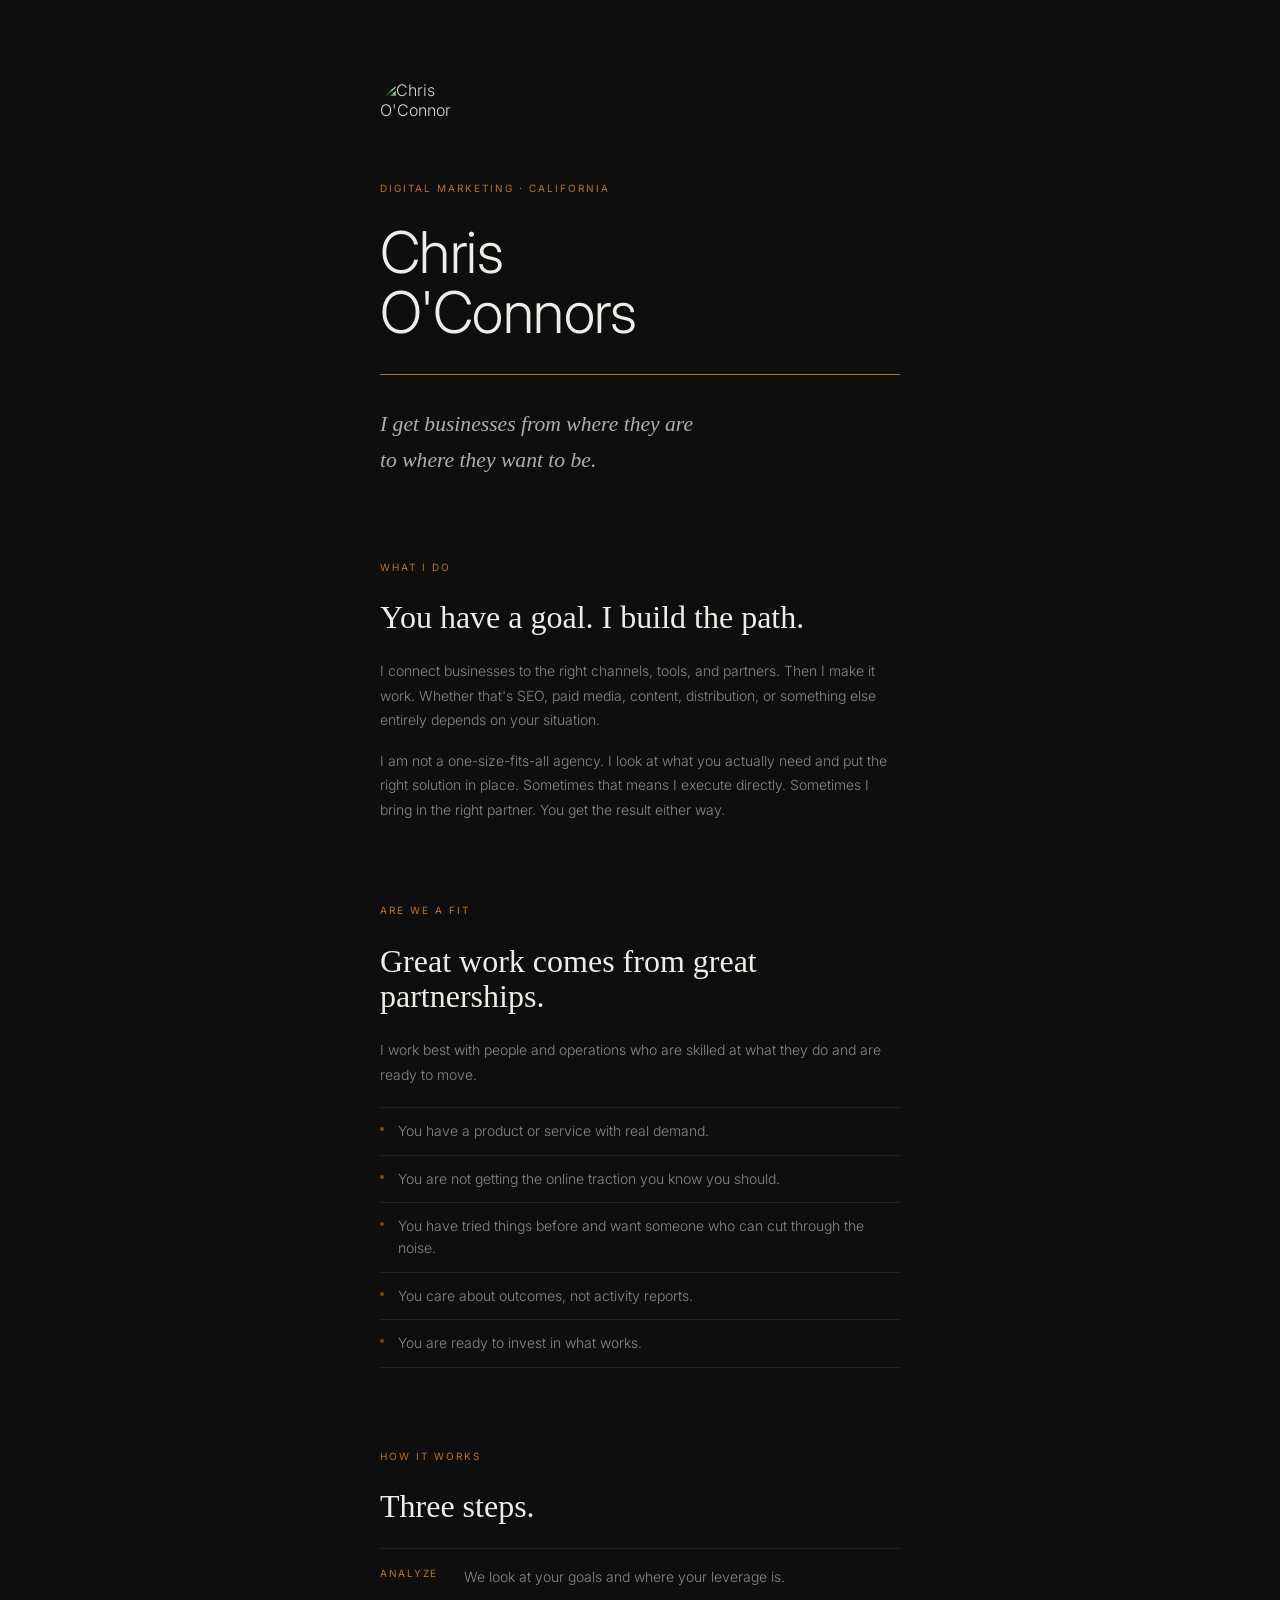
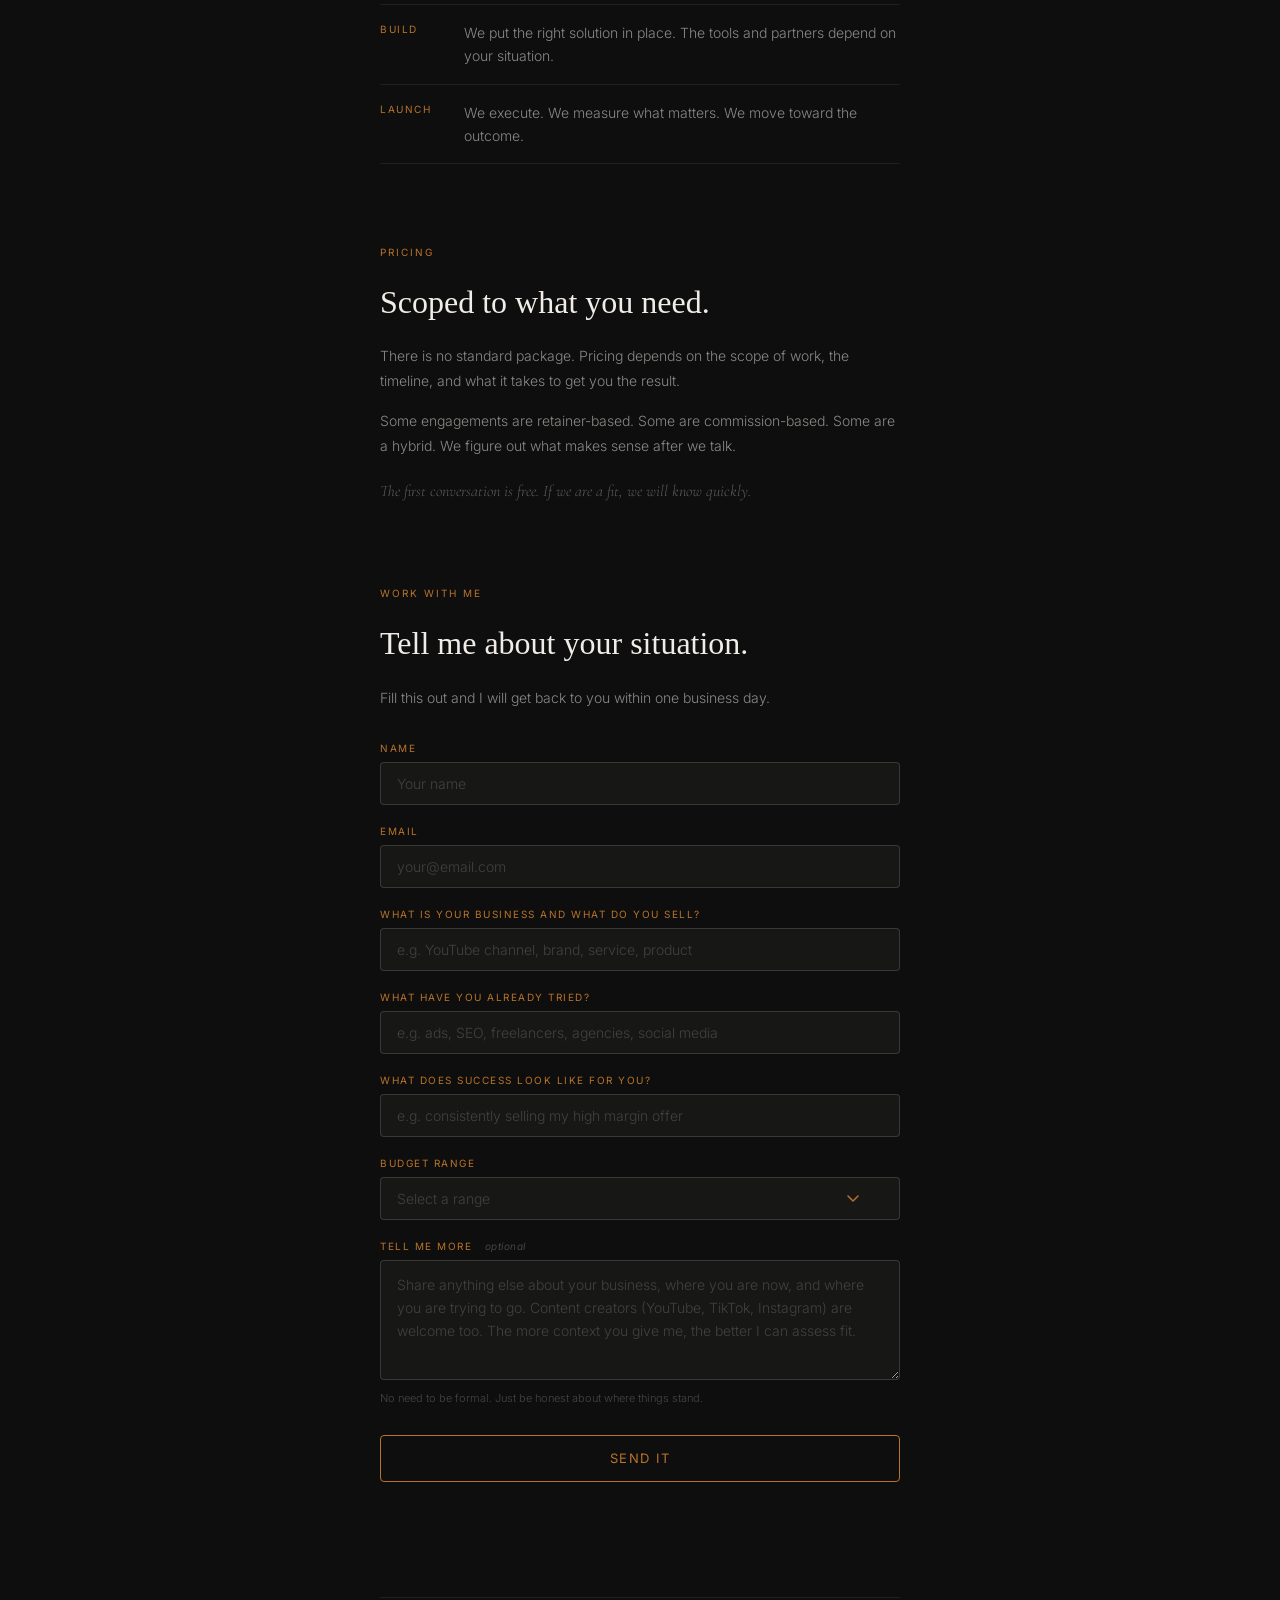
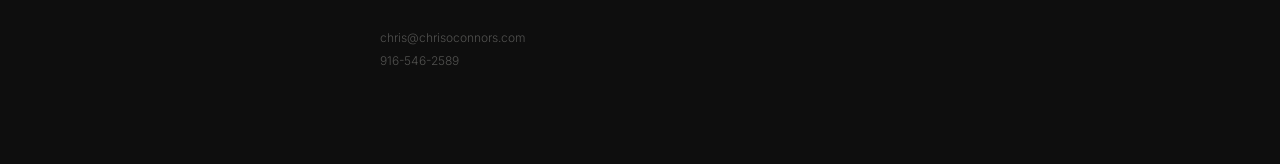
==== index.html @ dc88d183 "Update index.html EB Garamond" ====
<!DOCTYPE html>
<html lang="en">
<head>
<meta charset="UTF-8">
<meta name="viewport" content="width=device-width, initial-scale=1.0">
<title>Chris O'Connors</title>
<meta name="description" content="Digital marketing. I connect businesses to the right channels, tools, and partners and get them to where they want to be.">
<meta property="og:title" content="Chris O'Connors">
<meta property="og:description" content="Digital marketing. I connect businesses to the right channels, tools, and partners and get them to where they want to be.">
<meta property="og:image" content="https://res.cloudinary.com/dfg6a5max/image/upload/v1781449372/web-assets/2026_Profile_Pic_cfqlxw.png">
<meta property="og:url" content="https://www.chrisoconnors.com">
<meta property="og:type" content="website">
<meta name="twitter:card" content="summary">
<meta name="twitter:title" content="Chris O'Connors">
<meta name="twitter:description" content="Digital marketing. I connect businesses to the right channels, tools, and partners and get them to where they want to be.">
<link rel="preconnect" href="https://fonts.googleapis.com">
<link rel="preconnect" href="https://fonts.gstatic.com" crossorigin>
<link href="https://fonts.googleapis.com/css2?family=Cormorant+Garamond:ital,wght@0,300;0,400;1,300;1,400&family=Inter:wght@300;400&display=swap" rel="stylesheet">
<style>
  *, *::before, *::after { box-sizing: border-box; margin: 0; padding: 0; }

  :root {
    --cream: #F0EDE8;
    --amber: #B8732A;
    --muted: rgba(240, 237, 232, 0.55);
    --rule: rgba(240, 237, 232, 0.08);
  }

  html { font-size: 16px; scroll-behavior: smooth; }

  body {
    background: #0E0E0E;
    color: var(--cream);
    font-family: 'Inter', sans-serif;
    font-weight: 300;
    padding: 0 2rem;
  }

  .container {
    max-width: 520px;
    margin: 0 auto;
    padding: 5rem 0 6rem;
  }

  /* SECTION SPACING */
  section { margin-bottom: 5rem; }

  /* EYEBROW */
  .eyebrow {
    font-size: 10px;
    font-weight: 400;
    letter-spacing: 0.2em;
    text-transform: uppercase;
    color: var(--amber);
    margin-bottom: 1.5rem;
  }

  /* HERO */
  .hero { margin-bottom: 5rem; }

  h1 {
    : 'Cormorant Garamond', serif;
    font-size: clamp(2.6rem, 8vw, 3.6rem);
    font-weight: 300;
    line-height: 1.05;
    letter-spacing: -0.01em;
    margin-bottom: 2rem;
  }

  .animated-rule {
    height: 1px;
    background: var(--amber);
    width: 0;
    animation: drawRule 1s ease forwards 0.3s;
    margin-bottom: 2rem;
  }

  .proposition {
    font-family: 'EB Garamond', serif;
    font-size: clamp(1.15rem, 4vw, 1.35rem);
    font-weight: 300;
    font-style: italic;
    color: rgba(240, 237, 232, 0.72);
    line-height: 1.65;
  }

  /* SECTION HEADINGS */
  h2 {
    font-family: 'EB Garamond', serif;
    font-size: clamp(1.5rem, 5vw, 2rem);
    font-weight: 300;
    line-height: 1.1;
    margin-bottom: 1.5rem;
  }

  /* BODY COPY */
  p {
    font-size: 14px;
    color: var(--muted);
    line-height: 1.75;
    margin-bottom: 1rem;
  }

  p:last-child { margin-bottom: 0; }

  /* FIT LIST */
  .fit-list {
    list-style: none;
    margin-top: 1.25rem;
  }

  .fit-list li {
    font-size: 14px;
    color: var(--muted);
    line-height: 1.6;
    padding: 0.75rem 0;
    border-bottom: 0.5px solid var(--rule);
    display: flex;
    gap: 0.85rem;
    align-items: flex-start;
  }

  .fit-list li:first-child { border-top: 0.5px solid var(--rule); }

  .fit-dot {
    width: 4px;
    height: 4px;
    border-radius: 50%;
    background: var(--amber);
    opacity: 0.6;
    flex-shrink: 0;
    margin-top: 7px;
  }

  /* PROCESS */
  .process-item {
    display: flex;
    gap: 1.5rem;
    align-items: flex-start;
    padding: 1rem 0;
    border-bottom: 0.5px solid var(--rule);
  }

  .process-item:first-child { border-top: 0.5px solid var(--rule); }

  .process-label {
    font-size: 10px;
    letter-spacing: 0.15em;
    text-transform: uppercase;
    color: var(--amber);
    font-weight: 400;
    min-width: 60px;
    padding-top: 2px;
    flex-shrink: 0;
  }

  .process-text {
    font-size: 14px;
    color: var(--muted);
    line-height: 1.65;
    font-weight: 300;
  }

  /* PRICING */
  .pricing-note {
    font-size: 13px;
    color: rgba(240, 237, 232, 0.35);
    line-height: 1.65;
    margin-top: 1.25rem;
    font-style: italic;
    font-family: 'Cormorant Garamond', serif;
    font-size: 1rem;
  }

  /* FORM */
  .form-group {
    margin-bottom: 1.25rem;
  }

  label {
    display: block;
    font-size: 10px;
    letter-spacing: 0.15em;
    text-transform: uppercase;
    color: var(--amber);
    font-weight: 400;
    margin-bottom: 0.5rem;
  }

  input[type="text"],
  input[type="email"],
  select,
  textarea {
    width: 100%;
    background: rgba(240, 237, 232, 0.04);
    border: 0.5px solid rgba(240, 237, 232, 0.15);
    border-radius: 4px;
    color: var(--cream);
    font-family: 'Inter', sans-serif;
    font-size: 14px;
    font-weight: 300;
    padding: 0.75rem 1rem;
    outline: none;
    transition: border-color 0.2s ease;
    -webkit-appearance: none;
  }

  input[type="text"]:focus,
  input[type="email"]:focus,
  select:focus,
  textarea:focus {
    border-color: var(--amber);
  }

  select {
    cursor: pointer;
    background-image: url("data:image/svg+xml,%3Csvg xmlns='http://www.w3.org/2000/svg' width='12' height='8' viewBox='0 0 12 8'%3E%3Cpath d='M1 1l5 5 5-5' stroke='%23B8732A' stroke-width='1.5' fill='none' stroke-linecap='round'/%3E%3C/svg%3E");
    background-repeat: no-repeat;
    background-position: right 1rem center;
    padding-right: 2.5rem;
    color: var(--cream);
  }

  select:invalid { color: rgba(240, 237, 232, 0.2); }
  select option { background: #0E0E0E; color: var(--cream); }

  textarea {
    resize: vertical;
    min-height: 120px;
    line-height: 1.65;
  }

  ::placeholder { color: rgba(240, 237, 232, 0.2); }

  .optional-label {
    font-size: 10px;
    color: rgba(240, 237, 232, 0.25);
    letter-spacing: 0.05em;
    margin-left: 0.5rem;
    text-transform: none;
    font-style: italic;
  }

  .textarea-hint {
    font-size: 11px;
    color: rgba(240, 237, 232, 0.25);
    margin-top: 0.4rem;
    line-height: 1.5;
  }

  .submit-btn {
    width: 100%;
    padding: 0.9rem 1rem;
    background: transparent;
    border: 0.5px solid var(--amber);
    border-radius: 4px;
    color: var(--amber);
    font-family: 'Inter', sans-serif;
    font-size: 13px;
    font-weight: 400;
    letter-spacing: 0.12em;
    text-transform: uppercase;
    cursor: pointer;
    transition: background 0.2s ease, color 0.2s ease;
    margin-top: 0.5rem;
  }

  .submit-btn:hover {
    background: var(--amber);
    color: #0E0E0E;
  }

  .submit-btn:disabled {
    opacity: 0.4;
    cursor: not-allowed;
  }

  .form-status {
    font-size: 13px;
    text-align: center;
    margin-top: 1rem;
    min-height: 1.2em;
    color: var(--amber);
    font-style: italic;
    font-family: 'Cormorant Garamond', serif;
    font-size: 1rem;
  }

  /* FOOTER */
  .footer {
    border-top: 0.5px solid var(--rule);
    padding-top: 2rem;
    display: flex;
    flex-direction: column;
    gap: 0.5rem;
  }

  .footer a {
    font-size: 12px;
    color: rgba(240, 237, 232, 0.3);
    text-decoration: none;
    transition: color 0.2s ease;
  }

  .footer a:hover { color: var(--amber); }

  /* ANIMATIONS */
  .fade-in {
    opacity: 0;
    transform: translateY(10px);
    transition: opacity 0.5s ease, transform 0.5s ease;
  }

  .fade-in.visible {
    opacity: 1;
    transform: translateY(0);
  }

  @keyframes drawRule {
    from { width: 0; }
    to { width: 100%; }
  }

  @media (prefers-reduced-motion: reduce) {
    *, .fade-in { animation: none !important; transition: none !important; opacity: 1 !important; transform: none !important; }
  }

  .hero-photo {
    width: 72px;
    height: 72px;
    border-radius: 50%;
    object-fit: cover;
    object-position: center top;
    margin-bottom: 1.75rem;
    opacity: 0.9;
    display: block;
  }

  @media (max-width: 480px) {
    body { padding: 0 1.25rem; }
    .container { padding: 3.5rem 0 4rem; }
  }

  /* CUSTOM SELECT */
  .custom-select {
    position: relative;
    user-select: none;
  }

  .custom-select-trigger {
    width: 100%;
    background: rgba(240, 237, 232, 0.04);
    border: 0.5px solid rgba(240, 237, 232, 0.15);
    border-radius: 4px;
    color: rgba(240, 237, 232, 0.2);
    font-family: 'Inter', sans-serif;
    font-size: 14px;
    font-weight: 300;
    padding: 0.75rem 2.5rem 0.75rem 1rem;
    cursor: pointer;
    display: flex;
    align-items: center;
    justify-content: space-between;
    transition: border-color 0.2s ease;
  }

  .custom-select-trigger.has-value {
    color: var(--cream);
  }

  .custom-select.open .custom-select-trigger {
    border-color: var(--amber);
  }

  .select-arrow {
    flex-shrink: 0;
    transition: transform 0.2s ease;
  }

  .custom-select.open .select-arrow {
    transform: rotate(180deg);
  }

  .custom-select-options {
    display: none;
    position: absolute;
    top: calc(100% + 4px);
    left: 0;
    right: 0;
    background: #161616;
    border: 0.5px solid rgba(240, 237, 232, 0.15);
    border-radius: 4px;
    list-style: none;
    z-index: 100;
    overflow: hidden;
  }

  .custom-select.open .custom-select-options {
    display: block;
  }

  .custom-select-options li {
    padding: 0.75rem 1rem;
    font-size: 14px;
    color: var(--muted);
    cursor: pointer;
    transition: background 0.15s ease, color 0.15s ease;
    border-bottom: 0.5px solid rgba(240, 237, 232, 0.05);
  }

  .custom-select-options li:last-child {
    border-bottom: none;
  }

  .custom-select-options li:hover {
    background: rgba(184, 115, 42, 0.1);
    color: var(--cream);
  }

  .custom-select-options li.selected {
    color: var(--amber);
  }

</style>
</head>
<body>
<main class="container">

  <!-- HERO -->
  <div class="hero">
    <img src="https://res.cloudinary.com/dfg6a5max/image/upload/v1781449372/web-assets/2026_Profile_Pic_cfqlxw.png" alt="Chris O'Connors" class="hero-photo">
    <p class="eyebrow">Digital Marketing · California</p>
    <h1>Chris<br>O'Connors</h1>
    <div class="animated-rule"></div>
    <p class="proposition">I get businesses from where they are<br>to where they want to be.</p>
  </div>

  <!-- WHAT I DO -->
  <section class="fade-in">
    <p class="eyebrow">What I do</p>
    <h2>You have a goal. I build the path.</h2>
    <p>I connect businesses to the right channels, tools, and partners. Then I make it work. Whether that's SEO, paid media, content, distribution, or something else entirely depends on your situation.</p>
    <p>I am not a one-size-fits-all agency. I look at what you actually need and put the right solution in place. Sometimes that means I execute directly. Sometimes I bring in the right partner. You get the result either way.</p>
  </section>

  <!-- ARE WE A FIT -->
  <section class="fade-in">
    <p class="eyebrow">Are we a fit</p>
    <h2>Great work comes from great partnerships.</h2>
    <p>I work best with people and operations who are skilled at what they do and are ready to move.</p>
    <ul class="fit-list">
      <li><span class="fit-dot" aria-hidden="true"></span>You have a product or service with real demand.</li>
      <li><span class="fit-dot" aria-hidden="true"></span>You are not getting the online traction you know you should.</li>
      <li><span class="fit-dot" aria-hidden="true"></span>You have tried things before and want someone who can cut through the noise.</li>
      <li><span class="fit-dot" aria-hidden="true"></span>You care about outcomes, not activity reports.</li>
      <li><span class="fit-dot" aria-hidden="true"></span>You are ready to invest in what works.</li>
    </ul>
  </section>

  <!-- HOW IT WORKS -->
  <section class="fade-in">
    <p class="eyebrow">How it works</p>
    <h2>Three steps.</h2>
    <div>
      <div class="process-item">
        <span class="process-label">Analyze</span>
        <span class="process-text">We look at your goals and where your leverage is.</span>
      </div>
      <div class="process-item">
        <span class="process-label">Build</span>
        <span class="process-text">We put the right solution in place. The tools and partners depend on your situation.</span>
      </div>
      <div class="process-item">
        <span class="process-label">Launch</span>
        <span class="process-text">We execute. We measure what matters. We move toward the outcome.</span>
      </div>
    </div>
  </section>

  <!-- PRICING -->
  <section class="fade-in">
    <p class="eyebrow">Pricing</p>
    <h2>Scoped to what you need.</h2>
    <p>There is no standard package. Pricing depends on the scope of work, the timeline, and what it takes to get you the result.</p>
    <p>Some engagements are retainer-based. Some are commission-based. Some are a hybrid. We figure out what makes sense after we talk.</p>
    <p class="pricing-note">The first conversation is free. If we are a fit, we will know quickly.</p>
  </section>

  <!-- FORM -->
  <section class="fade-in">
    <p class="eyebrow">Work with me</p>
    <h2>Tell me about your situation.</h2>
    <p>Fill this out and I will get back to you within one business day.</p>

    <div id="form-wrap" style="margin-top: 2rem;">
      <div class="form-group">
        <label for="name">Name</label>
        <input type="text" id="name" placeholder="Your name" autocomplete="name">
      </div>
      <div class="form-group">
        <label for="email">Email</label>
        <input type="email" id="email" placeholder="your@email.com" autocomplete="email">
      </div>
      <div class="form-group">
        <label for="business">What is your business and what do you sell?</label>
        <input type="text" id="business" placeholder="e.g. YouTube channel, brand, service, product">
      </div>
      <div class="form-group">
        <label for="tried">What have you already tried?</label>
        <input type="text" id="tried" placeholder="e.g. ads, SEO, freelancers, agencies, social media">
      </div>
      <div class="form-group">
        <label for="success">What does success look like for you?</label>
        <input type="text" id="success" placeholder="e.g. consistently selling my high margin offer">
      </div>
      <div class="form-group">
        <label>Budget range</label>
        <div class="custom-select" id="budget-select">
          <div class="custom-select-trigger" id="budget-trigger">
            <span id="budget-display">Select a range</span>
            <svg width="12" height="8" viewBox="0 0 12 8" fill="none" xmlns="http://www.w3.org/2000/svg" class="select-arrow">
              <path d="M1 1l5 5 5-5" stroke="#B8732A" stroke-width="1.5" stroke-linecap="round"/>
            </svg>
          </div>
          <ul class="custom-select-options" id="budget-options">
            <li data-value="Under $1,000">Under $1,000</li>
            <li data-value="$1,000 to $5,000">$1,000 to $5,000</li>
            <li data-value="$5,000 to $10,000">$5,000 to $10,000</li>
            <li data-value="$10,000+">$10,000+</li>
            <li data-value="Let's talk">Let's talk</li>
          </ul>
        </div>
        <input type="hidden" id="budget" value="">
      </div>
      <div class="form-group">
        <label for="more">Tell me more <span class="optional-label" id="more-optional">optional</span></label>
        <textarea id="more" placeholder="Share anything else about your business, where you are now, and where you are trying to go. Content creators (YouTube, TikTok, Instagram) are welcome too. The more context you give me, the better I can assess fit."></textarea>
        <p class="textarea-hint" id="more-hint">No need to be formal. Just be honest about where things stand.</p>
      </div>
      <button class="submit-btn" id="submit-btn" onclick="submitForm()">Send it</button>
      <p class="form-status" id="form-status"></p>
    </div>
  </section>

  <!-- FOOTER -->
  <div class="footer">
    <a href="mailto:chris@chrisoconnors.com">chris@chrisoconnors.com</a>
    <a href="tel:9165462589">916-546-2589</a>
  </div>

</main>

<script>
  const WEBHOOK_URL = 'https://n8n.chrisoconnors.com/webhook/website-lead';

  function submitForm() {
    const name = document.getElementById('name').value.trim();
    const email = document.getElementById('email').value.trim();
    const business = document.getElementById('business').value.trim();
    const tried = document.getElementById('tried').value.trim();
    const success = document.getElementById('success').value.trim();
    const budget = document.getElementById('budget').value;
    const more = document.getElementById('more').value.trim();
    const status = document.getElementById('form-status');
    const btn = document.getElementById('submit-btn');

    if (!name || !email || !business || !tried || !success || !budget) {
      status.textContent = 'Please fill out all required fields.';
      status.style.color = 'rgba(240,237,232,0.5)';
      return;
    }

    if (budget === "Let's talk" && !more) {
      status.textContent = 'Please tell me a bit about your budget in the field below.';
      status.style.color = 'rgba(240,237,232,0.5)';
      document.getElementById('more').focus();
      return;
    }

    const emailRegex = /^[^\s@]+@[^\s@]+\.[^\s@]+$/;
    if (!emailRegex.test(email)) {
      status.textContent = 'Please enter a valid email address.';
      status.style.color = 'rgba(240,237,232,0.5)';
      return;
    }

    btn.disabled = true;
    status.style.color = 'var(--amber)';
    status.textContent = 'Sending...';

    const payload = {
      name,
      email,
      business,
      tried,
      success,
      budget,
      more,
      submitted_at: new Date().toISOString()
    };

    fetch(WEBHOOK_URL, {
      method: 'POST',
      headers: { 'Content-Type': 'application/json' },
      body: JSON.stringify(payload)
    })
    .then(res => {
      if (res.ok) {
        document.getElementById('form-wrap').innerHTML = '<p style="font-family: Cormorant Garamond, serif; font-size: 1.2rem; font-style: italic; color: rgba(240,237,232,0.7); line-height: 1.7;">Got it. I will be in touch within one business day.</p>';
      } else {
        throw new Error('Non-200 response');
      }
    })
    .catch(() => {
      btn.disabled = false;
      status.textContent = 'Something went wrong. Try emailing me directly.';
      status.style.color = 'rgba(240,237,232,0.5)';
    });
  }


  // Custom select
  const trigger = document.getElementById('budget-trigger');
  const options = document.getElementById('budget-options');
  const selectWrap = document.getElementById('budget-select');
  const budgetInput = document.getElementById('budget');
  const budgetDisplay = document.getElementById('budget-display');

  trigger.addEventListener('click', () => {
    selectWrap.classList.toggle('open');
  });

  document.querySelectorAll('#budget-options li').forEach(li => {
    li.addEventListener('click', () => {
      const val = li.dataset.value;
      budgetInput.value = val;
      budgetDisplay.textContent = val;
      trigger.classList.add('has-value');
      document.querySelectorAll('#budget-options li').forEach(l => l.classList.remove('selected'));
      li.classList.add('selected');
      selectWrap.classList.remove('open');

      // Trigger the budget change logic
      const optional = document.getElementById('more-optional');
      const hint = document.getElementById('more-hint');
      const textarea = document.getElementById('more');
      if (val === "Let's talk") {
        optional.textContent = 'required';
        optional.style.color = 'var(--amber)';
        hint.textContent = "Since you selected \"Let's talk\", please share a bit about your budget expectations so I can prepare for our conversation.";
        textarea.placeholder = 'Tell me about your budget range and anything else relevant. What are you comfortable investing to get the result you want?';
      } else {
        optional.textContent = 'optional';
        optional.style.color = 'rgba(240, 237, 232, 0.25)';
        hint.textContent = 'No need to be formal. Just be honest about where things stand.';
        textarea.placeholder = 'Share anything else about your business, where you are now, and where you are trying to go. Content creators (YouTube, TikTok, Instagram) are welcome too. The more context you give me, the better I can assess fit.';
      }
    });
  });

  document.addEventListener('click', (e) => {
    if (!selectWrap.contains(e.target)) {
      selectWrap.classList.remove('open');
    }
  });

  const observer = new IntersectionObserver((entries) => {
    entries.forEach(e => { if (e.isIntersecting) { e.target.classList.add('visible'); observer.unobserve(e.target); } });
  }, { threshold: 0.1 });

  document.querySelectorAll('.fade-in').forEach(el => observer.observe(el));
</script>
</body>
</html>
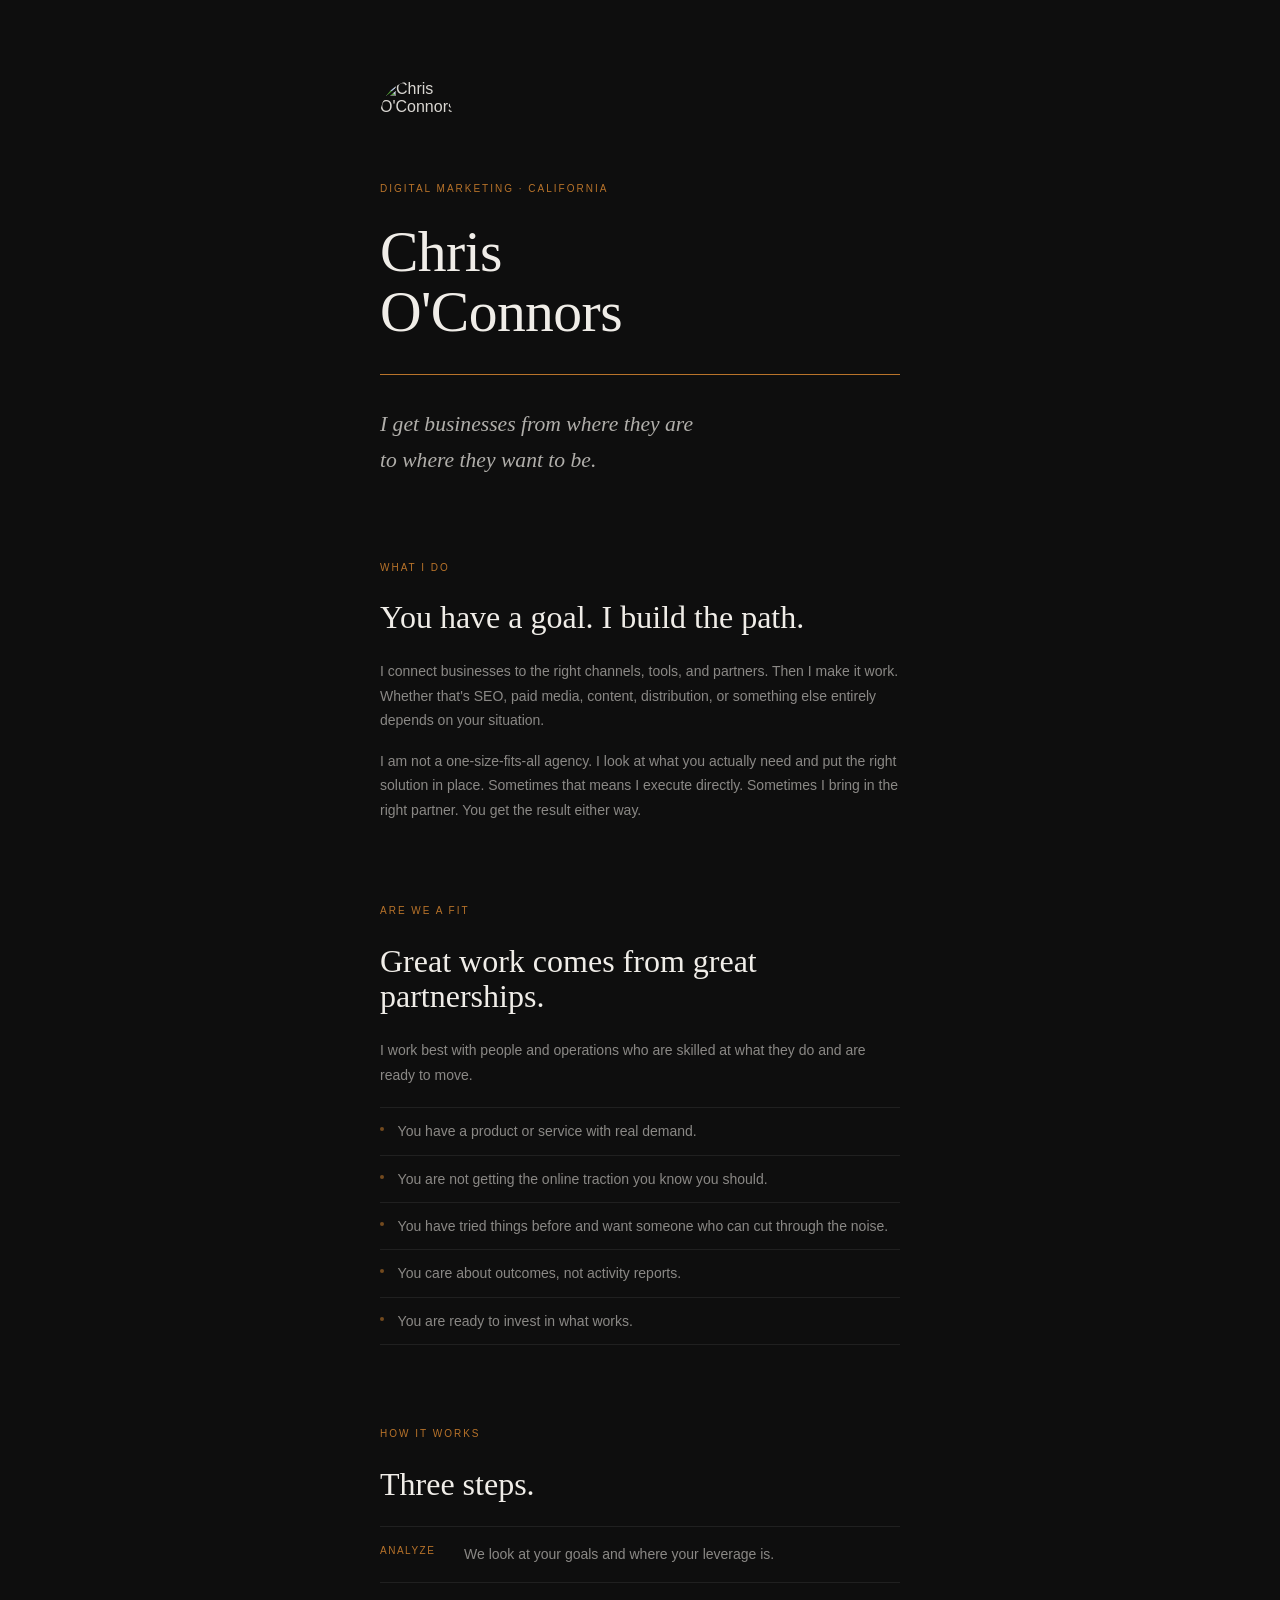
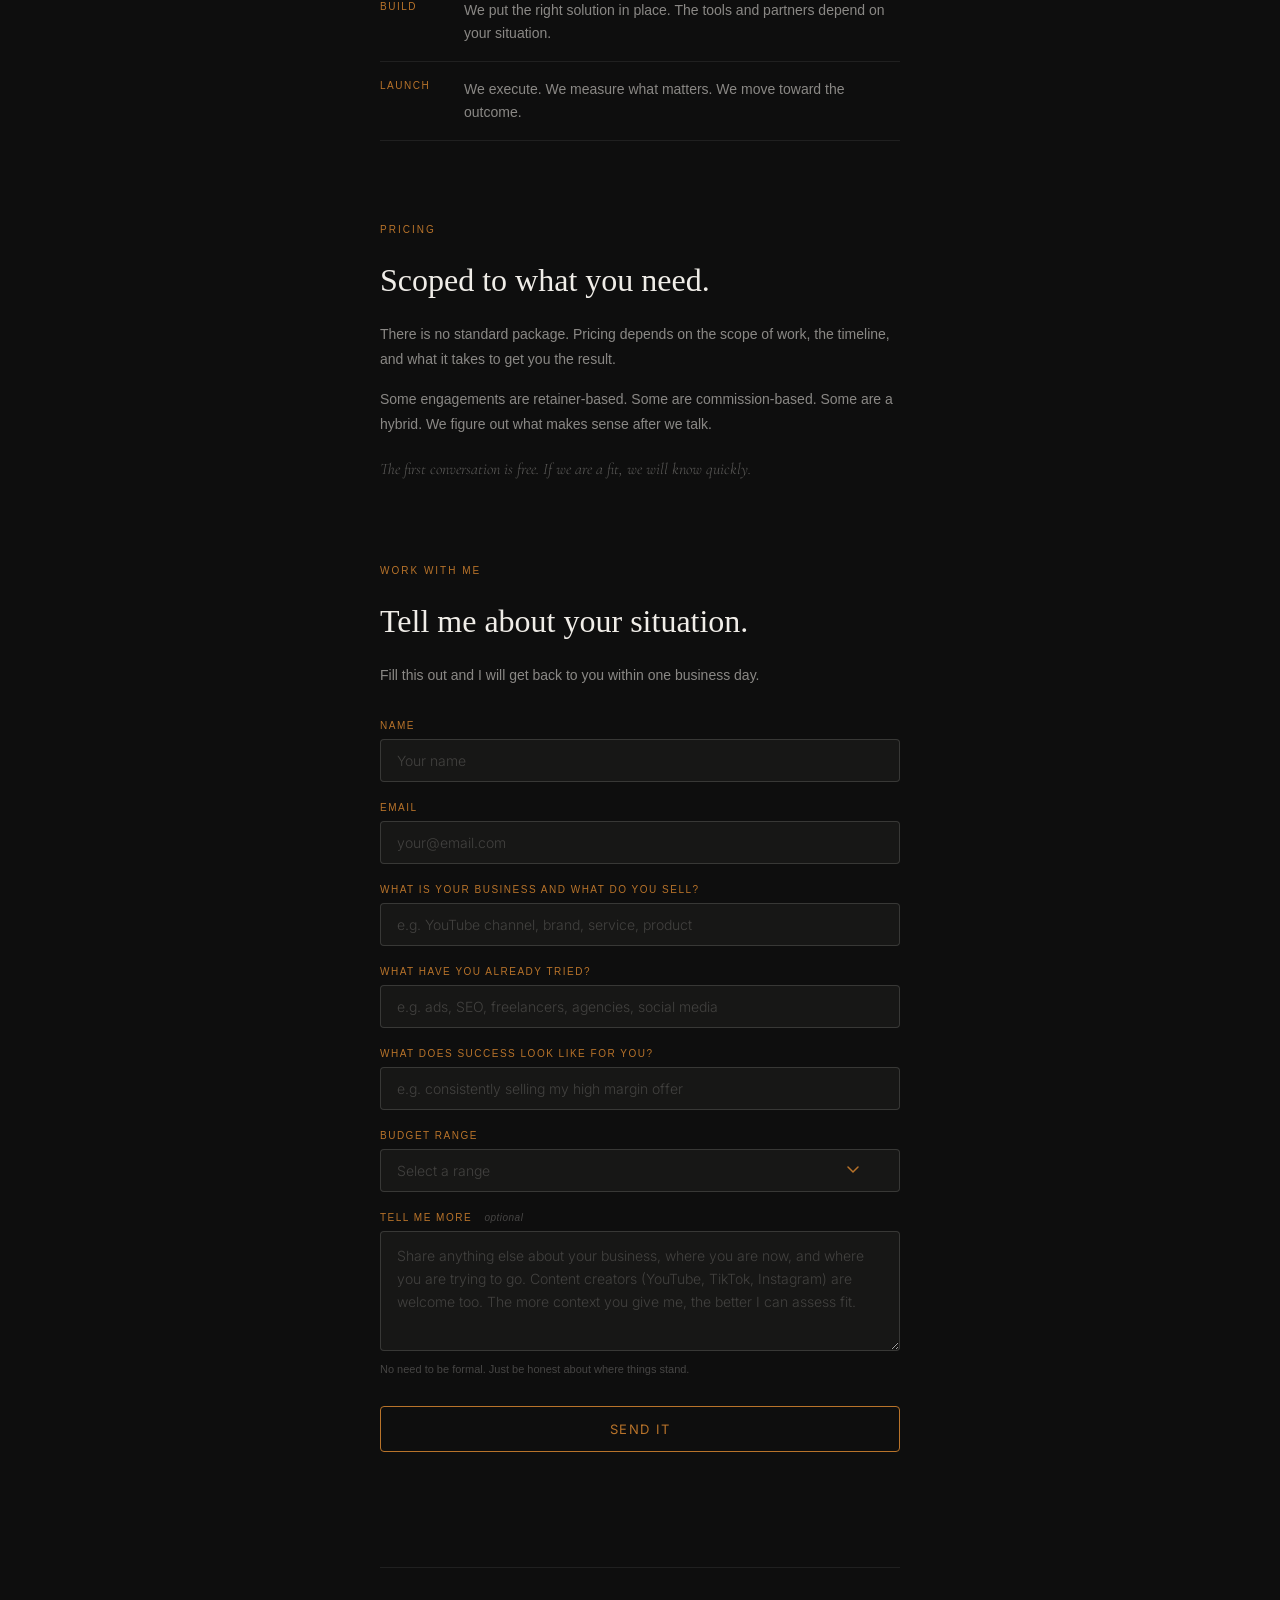
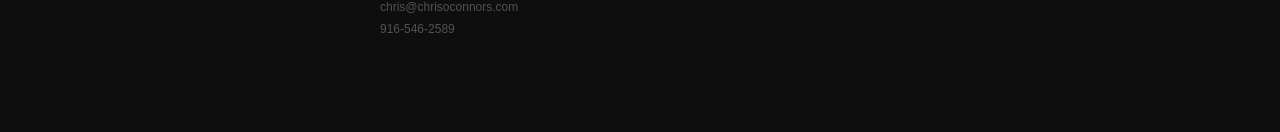
==== commit 21fa934f: "Update index.html Satoshi added for body text" ====
--- a/index.html
+++ b/index.html
@@ -22,6 +22,9 @@
   :root {
     --cream: #F0EDE8;
     --amber: #B8732A;
+    --display: 'Edit Undo Line BRK';
+    --header: 'EB Garamond';
+    --body: 'Satoshi';
     --muted: rgba(240, 237, 232, 0.55);
     --rule: rgba(240, 237, 232, 0.08);
   }
@@ -31,7 +34,7 @@
   body {
     background: #0E0E0E;
     color: var(--cream);
-    font-family: 'Inter', sans-serif;
+    font-family: var(--body), sans-serif;
     font-weight: 300;
     padding: 0 2rem;
   }
@@ -59,7 +62,7 @@
   .hero { margin-bottom: 5rem; }
 
   h1 {
-    : 'Cormorant Garamond', serif;
+    font-family: 'Edit Undo Line BRK', serif;
     font-size: clamp(2.6rem, 8vw, 3.6rem);
     font-weight: 300;
     line-height: 1.05;
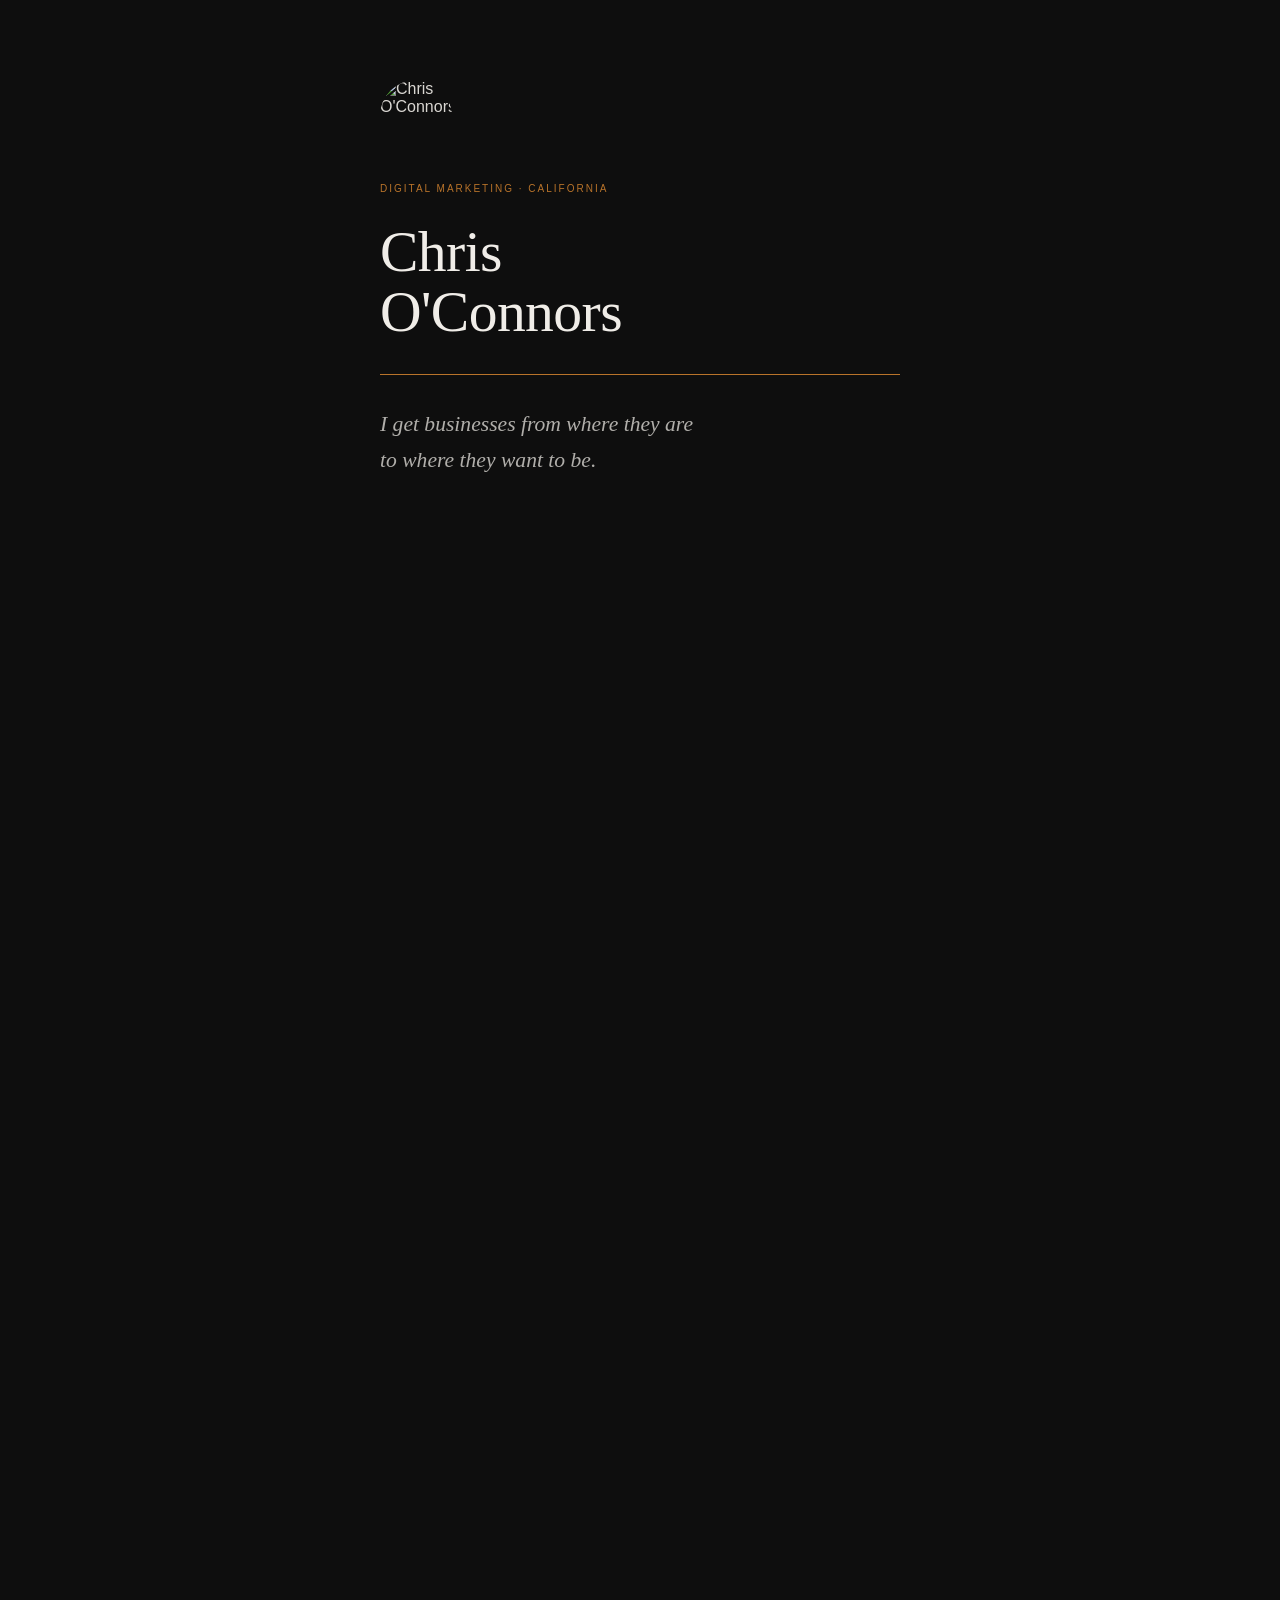
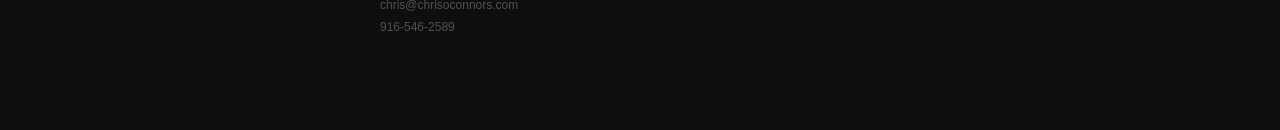
==== commit 897d1889: "Update index.html font update" ====
--- a/index.html
+++ b/index.html
@@ -23,7 +23,7 @@
     --cream: #F0EDE8;
     --amber: #B8732A;
     --display: 'Edit Undo Line BRK';
-    --header: 'EB Garamond';
+    --header: 'Satoshi Bold';
     --body: 'Satoshi';
     --muted: rgba(240, 237, 232, 0.55);
     --rule: rgba(240, 237, 232, 0.08);
@@ -79,7 +79,7 @@
   }
 
   .proposition {
-    font-family: 'EB Garamond', serif;
+    font-family: var(--header), serif;
     font-size: clamp(1.15rem, 4vw, 1.35rem);
     font-weight: 300;
     font-style: italic;
@@ -89,7 +89,7 @@
 
   /* SECTION HEADINGS */
   h2 {
-    font-family: 'EB Garamond', serif;
+    font-family: var(--header), serif;
     font-size: clamp(1.5rem, 5vw, 2rem);
     font-weight: 300;
     line-height: 1.1;
@@ -171,7 +171,7 @@
     line-height: 1.65;
     margin-top: 1.25rem;
     font-style: italic;
-    font-family: 'Cormorant Garamond', serif;
+    font-family: var(--body), serif;
     font-size: 1rem;
   }
 
@@ -258,7 +258,7 @@
     border: 0.5px solid var(--amber);
     border-radius: 4px;
     color: var(--amber);
-    font-family: 'Inter', sans-serif;
+    font-family: var(--body), sans-serif;
     font-size: 13px;
     font-weight: 400;
     letter-spacing: 0.12em;
@@ -356,7 +356,7 @@
     border: 0.5px solid rgba(240, 237, 232, 0.15);
     border-radius: 4px;
     color: rgba(240, 237, 232, 0.2);
-    font-family: 'Inter', sans-serif;
+    font-family: var(--body), sans-serif;
     font-size: 14px;
     font-weight: 300;
     padding: 0.75rem 2.5rem 0.75rem 1rem;
@@ -609,7 +609,7 @@
     })
     .then(res => {
       if (res.ok) {
-        document.getElementById('form-wrap').innerHTML = '<p style="font-family: Cormorant Garamond, serif; font-size: 1.2rem; font-style: italic; color: rgba(240,237,232,0.7); line-height: 1.7;">Got it. I will be in touch within one business day.</p>';
+        document.getElementById('form-wrap').innerHTML = '<p style="font-family: 'Satoshi Bold', serif; font-size: 1.2rem; font-style: italic; color: rgba(240,237,232,0.7); line-height: 1.7;">Got it. I will be in touch within one business day.</p>';
       } else {
         throw new Error('Non-200 response');
       }
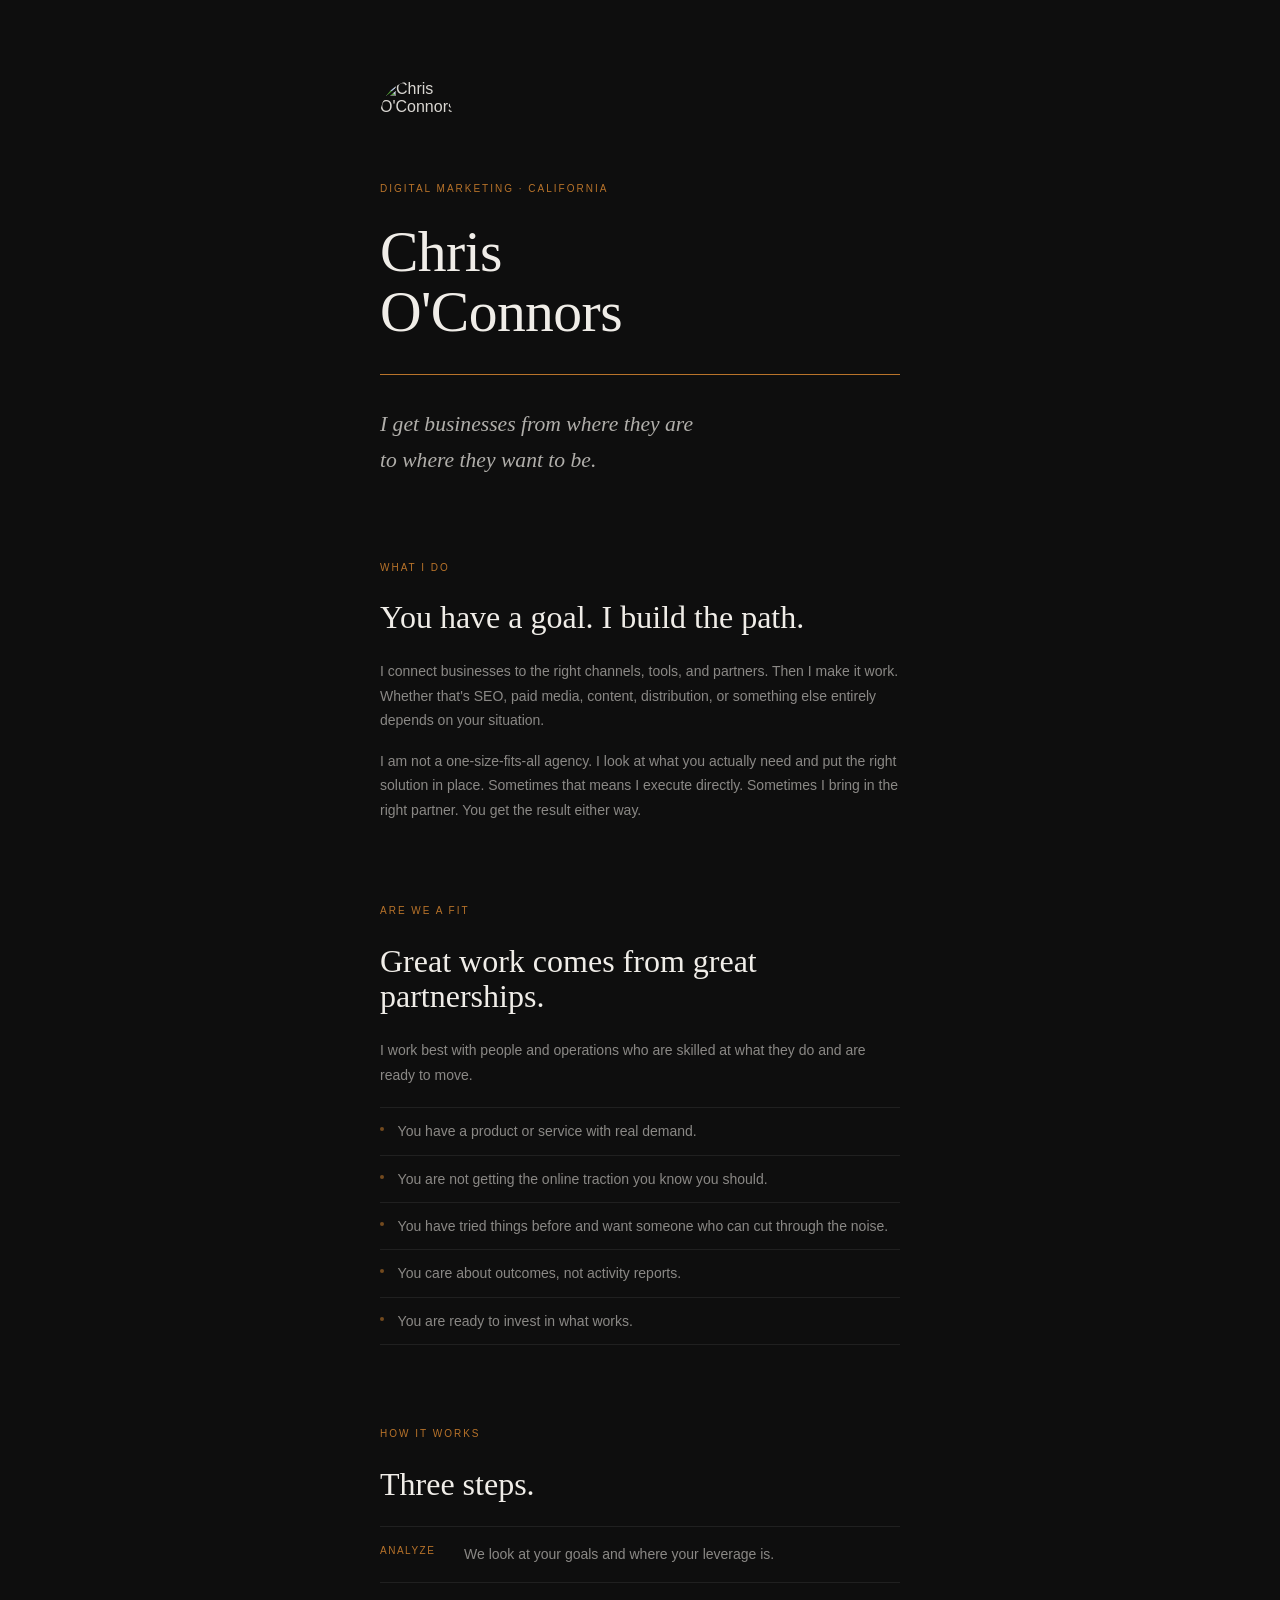
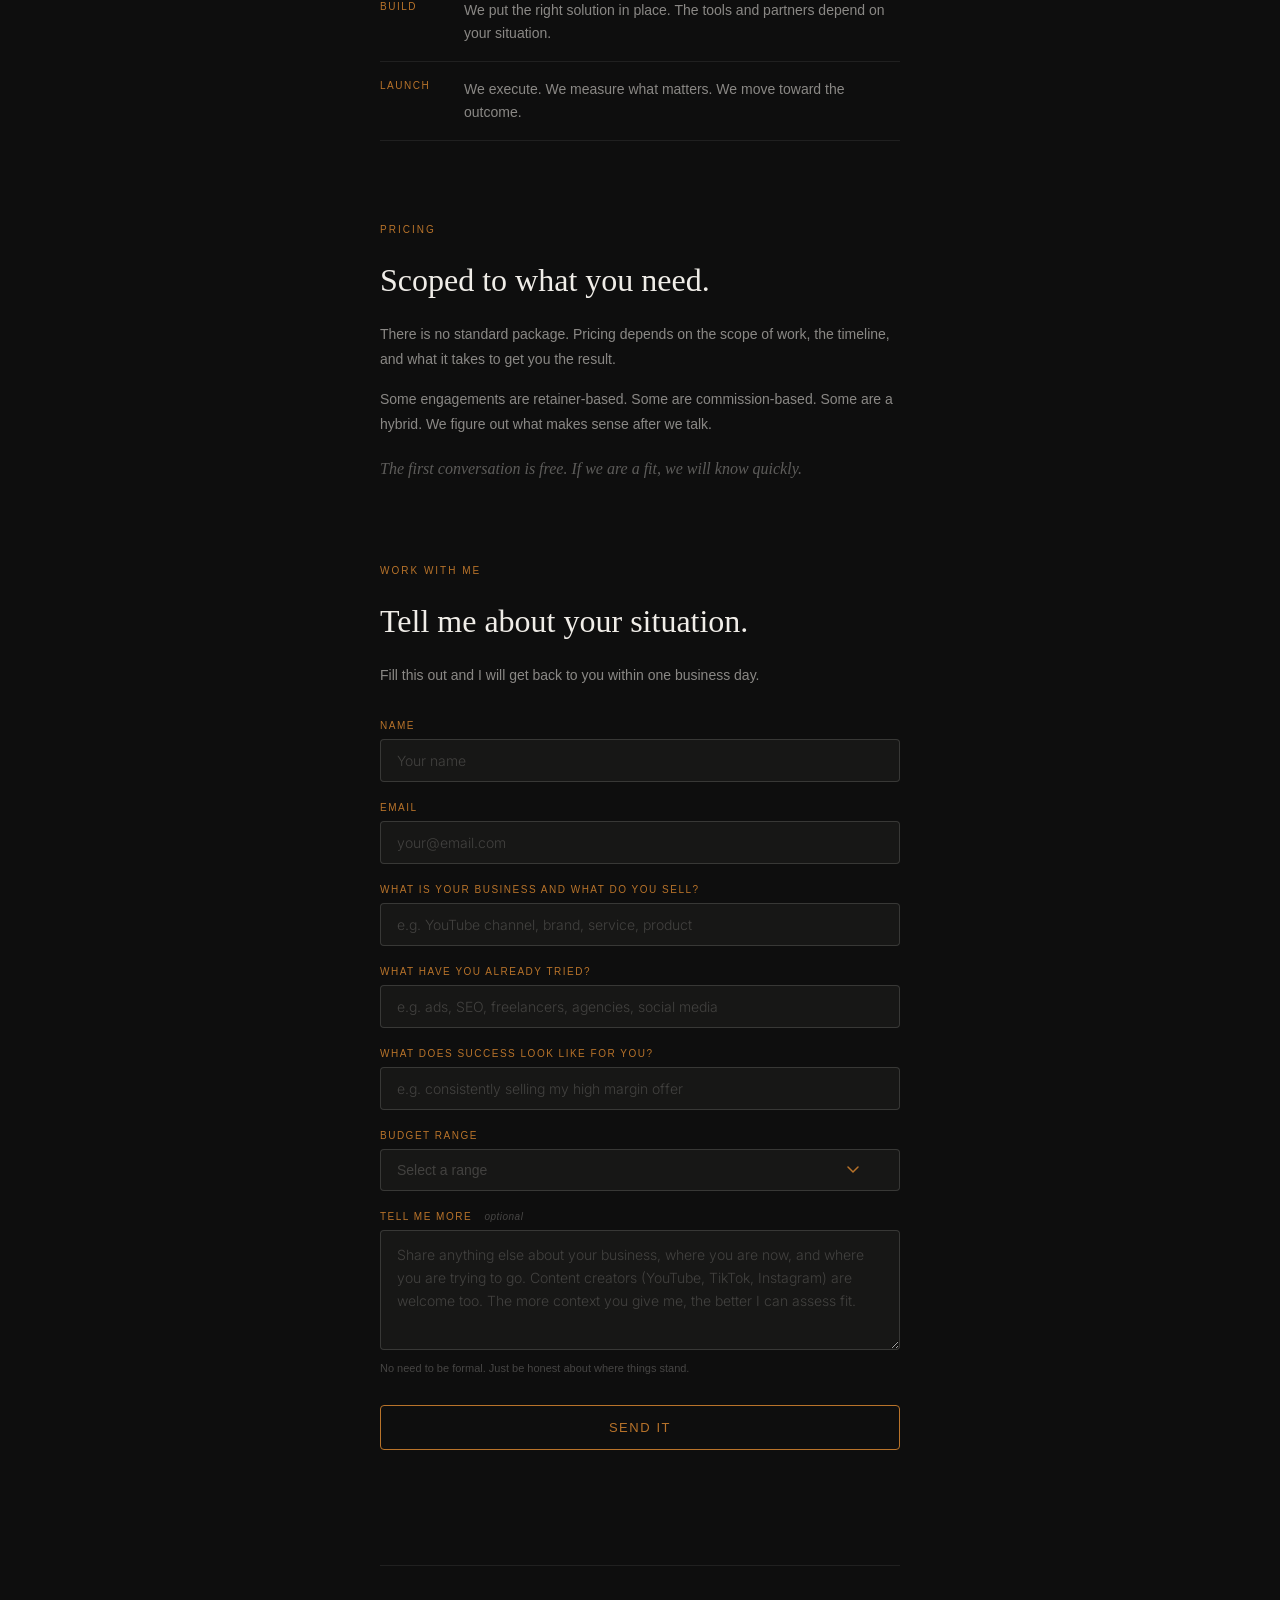
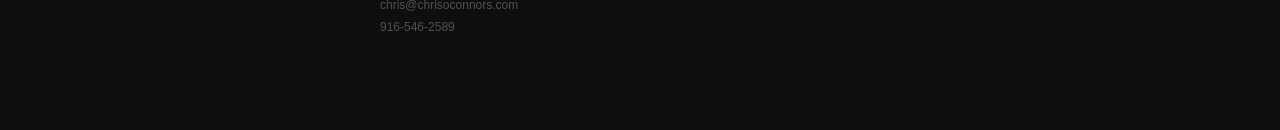
==== commit 4c89b5fe: "Update index.html JS fix - removed quotes from font" ====
--- a/index.html
+++ b/index.html
@@ -609,7 +609,7 @@
     })
     .then(res => {
       if (res.ok) {
-        document.getElementById('form-wrap').innerHTML = '<p style="font-family: 'Satoshi Bold', serif; font-size: 1.2rem; font-style: italic; color: rgba(240,237,232,0.7); line-height: 1.7;">Got it. I will be in touch within one business day.</p>';
+        document.getElementById('form-wrap').innerHTML = '<p style="font-family: Satoshi Bold, serif; font-size: 1.2rem; font-style: italic; color: rgba(240,237,232,0.7); line-height: 1.7;">Got it. I will be in touch within one business day.</p>';
       } else {
         throw new Error('Non-200 response');
       }
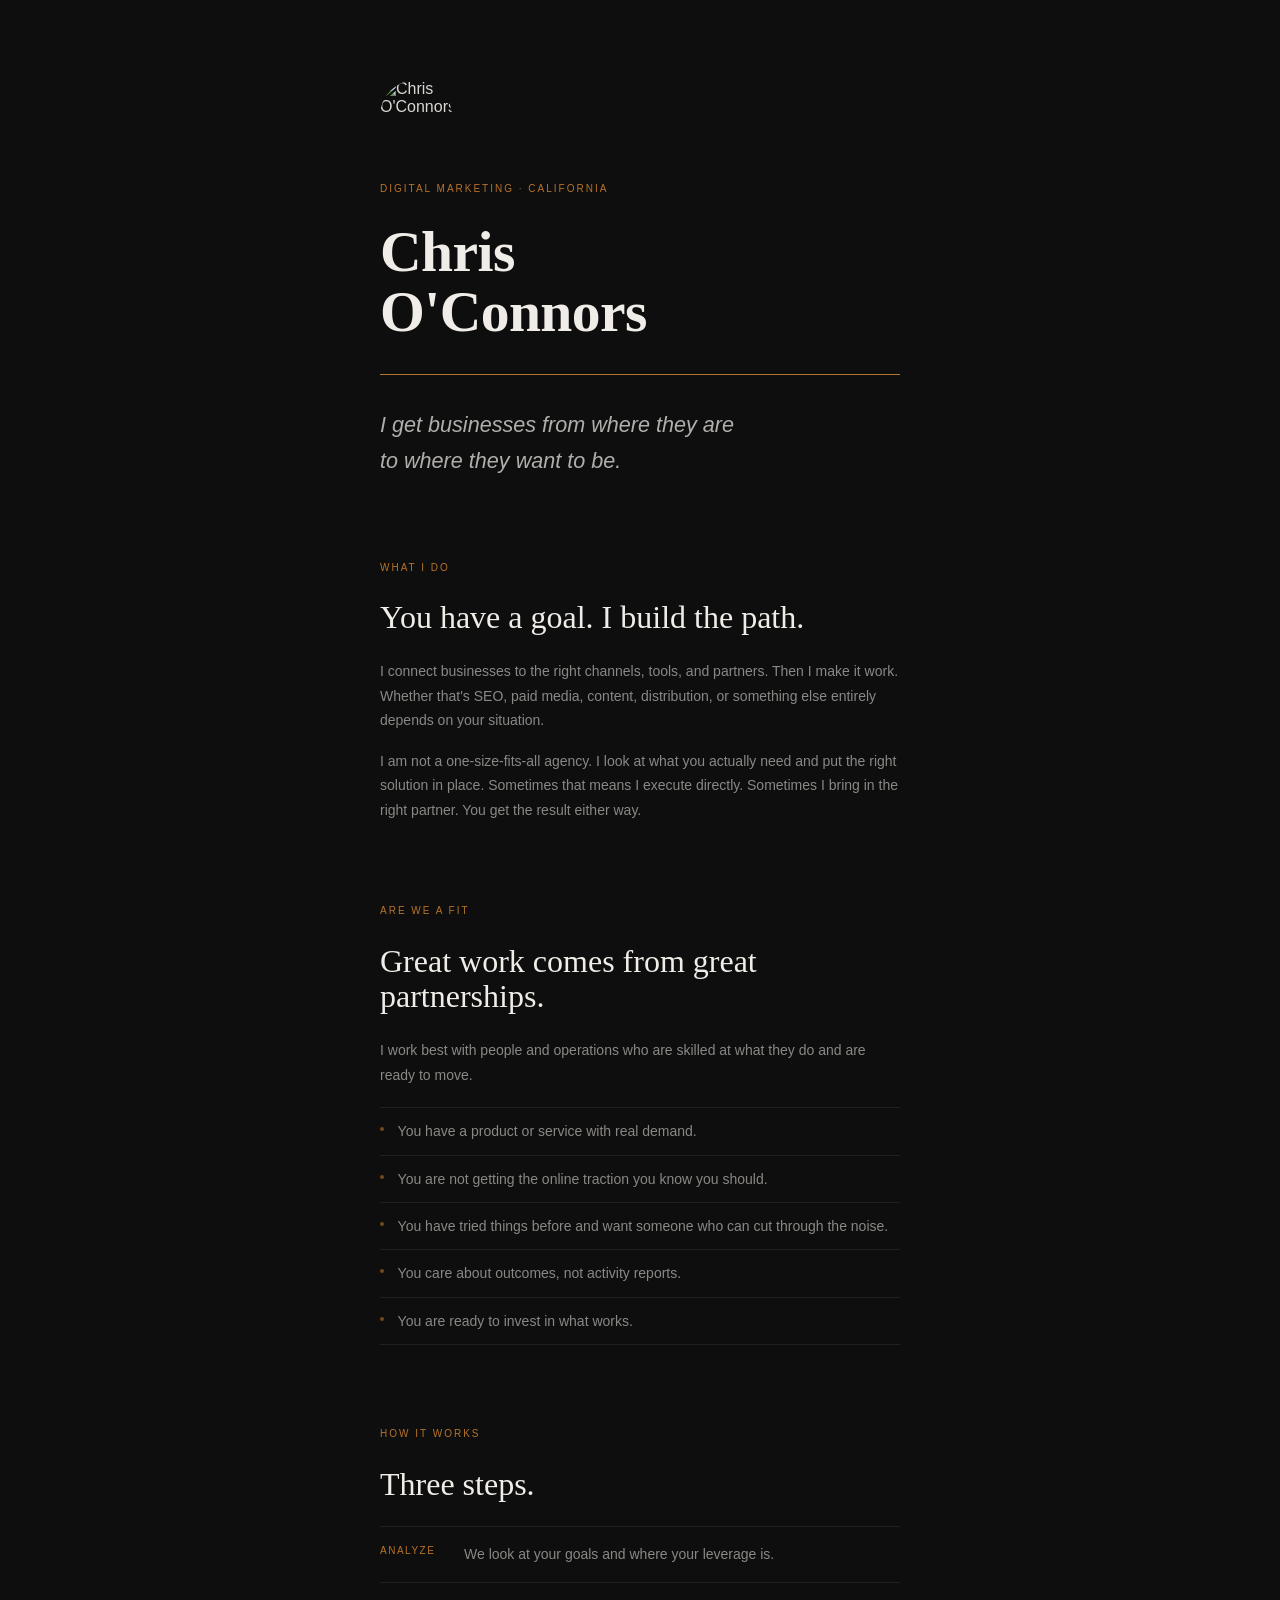
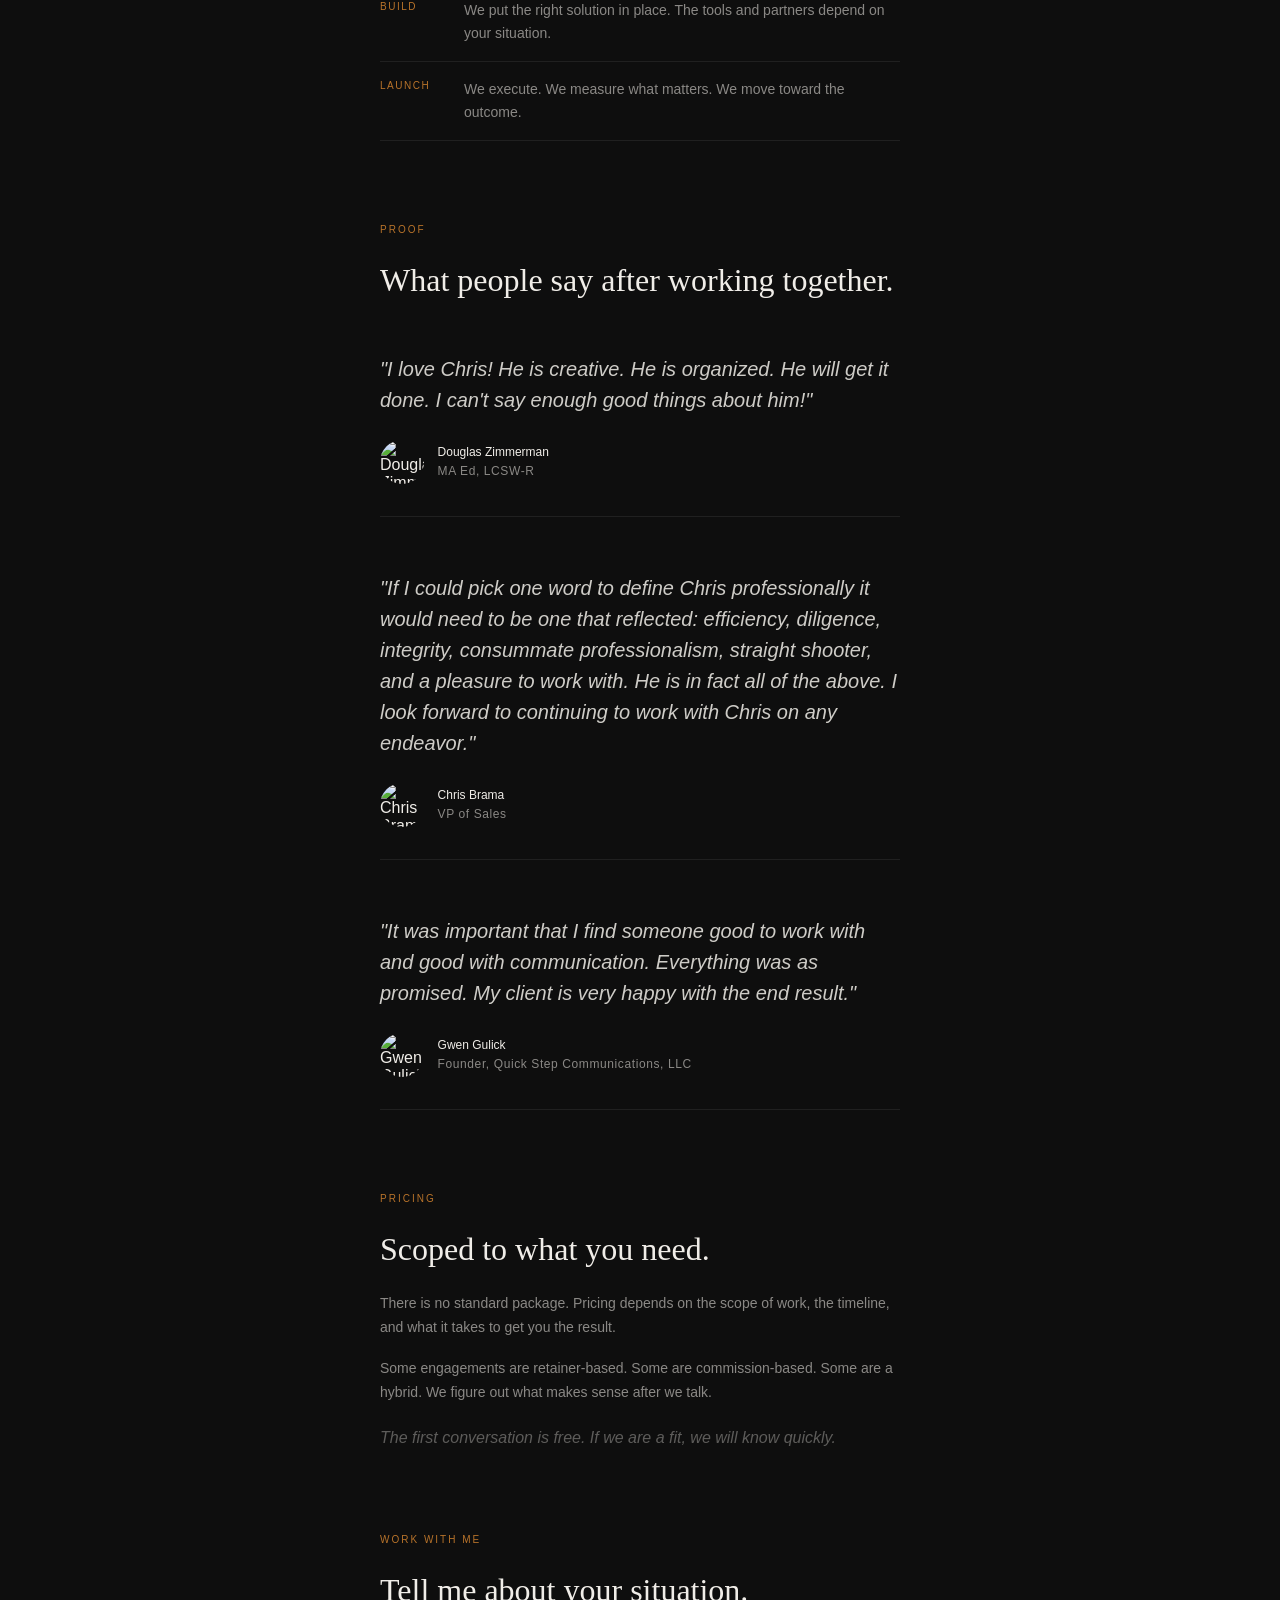
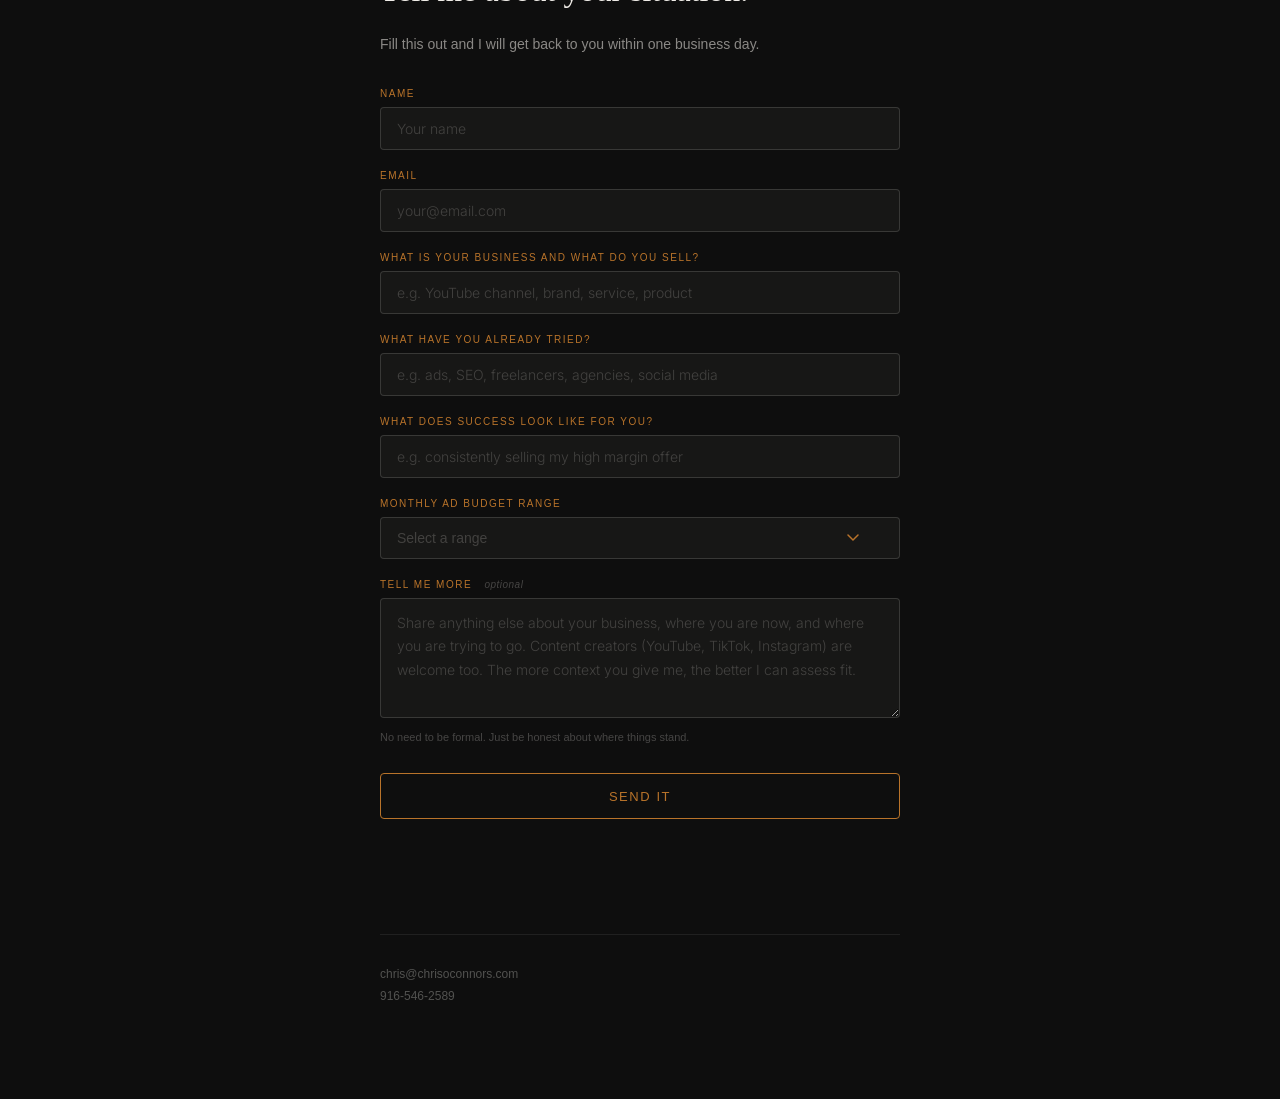
==== commit 2096b4f2: "Extract embedded CSS into styles.css and unify Satoshi font theme Consolidates the three pages' inli" ====
--- a/index.html
+++ b/index.html
@@ -15,418 +15,12 @@
 <meta name="twitter:description" content="Digital marketing. I connect businesses to the right channels, tools, and partners and get them to where they want to be.">
 <link rel="preconnect" href="https://fonts.googleapis.com">
 <link rel="preconnect" href="https://fonts.gstatic.com" crossorigin>
-<link href="https://fonts.googleapis.com/css2?family=Cormorant+Garamond:ital,wght@0,300;0,400;1,300;1,400&family=Inter:wght@300;400&display=swap" rel="stylesheet">
-<style>
-  *, *::before, *::after { box-sizing: border-box; margin: 0; padding: 0; }
-
-  :root {
-    --cream: #F0EDE8;
-    --amber: #B8732A;
-    --display: 'Edit Undo Line BRK';
-    --header: 'Satoshi Bold';
-    --body: 'Satoshi';
-    --muted: rgba(240, 237, 232, 0.55);
-    --rule: rgba(240, 237, 232, 0.08);
-  }
-
-  html { font-size: 16px; scroll-behavior: smooth; }
-
-  body {
-    background: #0E0E0E;
-    color: var(--cream);
-    font-family: var(--body), sans-serif;
-    font-weight: 300;
-    padding: 0 2rem;
-  }
-
-  .container {
-    max-width: 520px;
-    margin: 0 auto;
-    padding: 5rem 0 6rem;
-  }
-
-  /* SECTION SPACING */
-  section { margin-bottom: 5rem; }
-
-  /* EYEBROW */
-  .eyebrow {
-    font-size: 10px;
-    font-weight: 400;
-    letter-spacing: 0.2em;
-    text-transform: uppercase;
-    color: var(--amber);
-    margin-bottom: 1.5rem;
-  }
-
-  /* HERO */
-  .hero { margin-bottom: 5rem; }
-
-  h1 {
-    font-family: 'Edit Undo Line BRK', serif;
-    font-size: clamp(2.6rem, 8vw, 3.6rem);
-    font-weight: 300;
-    line-height: 1.05;
-    letter-spacing: -0.01em;
-    margin-bottom: 2rem;
-  }
-
-  .animated-rule {
-    height: 1px;
-    background: var(--amber);
-    width: 0;
-    animation: drawRule 1s ease forwards 0.3s;
-    margin-bottom: 2rem;
-  }
-
-  .proposition {
-    font-family: var(--header), serif;
-    font-size: clamp(1.15rem, 4vw, 1.35rem);
-    font-weight: 300;
-    font-style: italic;
-    color: rgba(240, 237, 232, 0.72);
-    line-height: 1.65;
-  }
-
-  /* SECTION HEADINGS */
-  h2 {
-    font-family: var(--header), serif;
-    font-size: clamp(1.5rem, 5vw, 2rem);
-    font-weight: 300;
-    line-height: 1.1;
-    margin-bottom: 1.5rem;
-  }
-
-  /* BODY COPY */
-  p {
-    font-size: 14px;
-    color: var(--muted);
-    line-height: 1.75;
-    margin-bottom: 1rem;
-  }
-
-  p:last-child { margin-bottom: 0; }
-
-  /* FIT LIST */
-  .fit-list {
-    list-style: none;
-    margin-top: 1.25rem;
-  }
-
-  .fit-list li {
-    font-size: 14px;
-    color: var(--muted);
-    line-height: 1.6;
-    padding: 0.75rem 0;
-    border-bottom: 0.5px solid var(--rule);
-    display: flex;
-    gap: 0.85rem;
-    align-items: flex-start;
-  }
-
-  .fit-list li:first-child { border-top: 0.5px solid var(--rule); }
-
-  .fit-dot {
-    width: 4px;
-    height: 4px;
-    border-radius: 50%;
-    background: var(--amber);
-    opacity: 0.6;
-    flex-shrink: 0;
-    margin-top: 7px;
-  }
-
-  /* PROCESS */
-  .process-item {
-    display: flex;
-    gap: 1.5rem;
-    align-items: flex-start;
-    padding: 1rem 0;
-    border-bottom: 0.5px solid var(--rule);
-  }
-
-  .process-item:first-child { border-top: 0.5px solid var(--rule); }
-
-  .process-label {
-    font-size: 10px;
-    letter-spacing: 0.15em;
-    text-transform: uppercase;
-    color: var(--amber);
-    font-weight: 400;
-    min-width: 60px;
-    padding-top: 2px;
-    flex-shrink: 0;
-  }
-
-  .process-text {
-    font-size: 14px;
-    color: var(--muted);
-    line-height: 1.65;
-    font-weight: 300;
-  }
-
-  /* PRICING */
-  .pricing-note {
-    font-size: 13px;
-    color: rgba(240, 237, 232, 0.35);
-    line-height: 1.65;
-    margin-top: 1.25rem;
-    font-style: italic;
-    font-family: var(--body), serif;
-    font-size: 1rem;
-  }
-
-  /* FORM */
-  .form-group {
-    margin-bottom: 1.25rem;
-  }
-
-  label {
-    display: block;
-    font-size: 10px;
-    letter-spacing: 0.15em;
-    text-transform: uppercase;
-    color: var(--amber);
-    font-weight: 400;
-    margin-bottom: 0.5rem;
-  }
-
-  input[type="text"],
-  input[type="email"],
-  select,
-  textarea {
-    width: 100%;
-    background: rgba(240, 237, 232, 0.04);
-    border: 0.5px solid rgba(240, 237, 232, 0.15);
-    border-radius: 4px;
-    color: var(--cream);
-    font-family: 'Inter', sans-serif;
-    font-size: 14px;
-    font-weight: 300;
-    padding: 0.75rem 1rem;
-    outline: none;
-    transition: border-color 0.2s ease;
-    -webkit-appearance: none;
-  }
-
-  input[type="text"]:focus,
-  input[type="email"]:focus,
-  select:focus,
-  textarea:focus {
-    border-color: var(--amber);
-  }
-
-  select {
-    cursor: pointer;
-    background-image: url("data:image/svg+xml,%3Csvg xmlns='http://www.w3.org/2000/svg' width='12' height='8' viewBox='0 0 12 8'%3E%3Cpath d='M1 1l5 5 5-5' stroke='%23B8732A' stroke-width='1.5' fill='none' stroke-linecap='round'/%3E%3C/svg%3E");
-    background-repeat: no-repeat;
-    background-position: right 1rem center;
-    padding-right: 2.5rem;
-    color: var(--cream);
-  }
-
-  select:invalid { color: rgba(240, 237, 232, 0.2); }
-  select option { background: #0E0E0E; color: var(--cream); }
-
-  textarea {
-    resize: vertical;
-    min-height: 120px;
-    line-height: 1.65;
-  }
-
-  ::placeholder { color: rgba(240, 237, 232, 0.2); }
-
-  .optional-label {
-    font-size: 10px;
-    color: rgba(240, 237, 232, 0.25);
-    letter-spacing: 0.05em;
-    margin-left: 0.5rem;
-    text-transform: none;
-    font-style: italic;
-  }
-
-  .textarea-hint {
-    font-size: 11px;
-    color: rgba(240, 237, 232, 0.25);
-    margin-top: 0.4rem;
-    line-height: 1.5;
-  }
-
-  .submit-btn {
-    width: 100%;
-    padding: 0.9rem 1rem;
-    background: transparent;
-    border: 0.5px solid var(--amber);
-    border-radius: 4px;
-    color: var(--amber);
-    font-family: var(--body), sans-serif;
-    font-size: 13px;
-    font-weight: 400;
-    letter-spacing: 0.12em;
-    text-transform: uppercase;
-    cursor: pointer;
-    transition: background 0.2s ease, color 0.2s ease;
-    margin-top: 0.5rem;
-  }
-
-  .submit-btn:hover {
-    background: var(--amber);
-    color: #0E0E0E;
-  }
-
-  .submit-btn:disabled {
-    opacity: 0.4;
-    cursor: not-allowed;
-  }
-
-  .form-status {
-    font-size: 13px;
-    text-align: center;
-    margin-top: 1rem;
-    min-height: 1.2em;
-    color: var(--amber);
-    font-style: italic;
-    font-family: 'Cormorant Garamond', serif;
-    font-size: 1rem;
-  }
-
-  /* FOOTER */
-  .footer {
-    border-top: 0.5px solid var(--rule);
-    padding-top: 2rem;
-    display: flex;
-    flex-direction: column;
-    gap: 0.5rem;
-  }
-
-  .footer a {
-    font-size: 12px;
-    color: rgba(240, 237, 232, 0.3);
-    text-decoration: none;
-    transition: color 0.2s ease;
-  }
-
-  .footer a:hover { color: var(--amber); }
-
-  /* ANIMATIONS */
-  .fade-in {
-    opacity: 0;
-    transform: translateY(10px);
-    transition: opacity 0.5s ease, transform 0.5s ease;
-  }
-
-  .fade-in.visible {
-    opacity: 1;
-    transform: translateY(0);
-  }
-
-  @keyframes drawRule {
-    from { width: 0; }
-    to { width: 100%; }
-  }
-
-  @media (prefers-reduced-motion: reduce) {
-    *, .fade-in { animation: none !important; transition: none !important; opacity: 1 !important; transform: none !important; }
-  }
-
-  .hero-photo {
-    width: 72px;
-    height: 72px;
-    border-radius: 50%;
-    object-fit: cover;
-    object-position: center top;
-    margin-bottom: 1.75rem;
-    opacity: 0.9;
-    display: block;
-  }
-
-  @media (max-width: 480px) {
-    body { padding: 0 1.25rem; }
-    .container { padding: 3.5rem 0 4rem; }
-  }
-
-  /* CUSTOM SELECT */
-  .custom-select {
-    position: relative;
-    user-select: none;
-  }
-
-  .custom-select-trigger {
-    width: 100%;
-    background: rgba(240, 237, 232, 0.04);
-    border: 0.5px solid rgba(240, 237, 232, 0.15);
-    border-radius: 4px;
-    color: rgba(240, 237, 232, 0.2);
-    font-family: var(--body), sans-serif;
-    font-size: 14px;
-    font-weight: 300;
-    padding: 0.75rem 2.5rem 0.75rem 1rem;
-    cursor: pointer;
-    display: flex;
-    align-items: center;
-    justify-content: space-between;
-    transition: border-color 0.2s ease;
-  }
-
-  .custom-select-trigger.has-value {
-    color: var(--cream);
-  }
-
-  .custom-select.open .custom-select-trigger {
-    border-color: var(--amber);
-  }
-
-  .select-arrow {
-    flex-shrink: 0;
-    transition: transform 0.2s ease;
-  }
-
-  .custom-select.open .select-arrow {
-    transform: rotate(180deg);
-  }
-
-  .custom-select-options {
-    display: none;
-    position: absolute;
-    top: calc(100% + 4px);
-    left: 0;
-    right: 0;
-    background: #161616;
-    border: 0.5px solid rgba(240, 237, 232, 0.15);
-    border-radius: 4px;
-    list-style: none;
-    z-index: 100;
-    overflow: hidden;
-  }
-
-  .custom-select.open .custom-select-options {
-    display: block;
-  }
-
-  .custom-select-options li {
-    padding: 0.75rem 1rem;
-    font-size: 14px;
-    color: var(--muted);
-    cursor: pointer;
-    transition: background 0.15s ease, color 0.15s ease;
-    border-bottom: 0.5px solid rgba(240, 237, 232, 0.05);
-  }
-
-  .custom-select-options li:last-child {
-    border-bottom: none;
-  }
-
-  .custom-select-options li:hover {
-    background: rgba(184, 115, 42, 0.1);
-    color: var(--cream);
-  }
-
-  .custom-select-options li.selected {
-    color: var(--amber);
-  }
-
-</style>
+<link href="https://fonts.googleapis.com/css2?family=Inter:wght@300;400&display=swap" rel="stylesheet">
+<link rel="preconnect" href="https://api.fontshare.com">
+<link href="https://api.fontshare.com/v2/css?f[]=satoshi@300,301,400,700&display=swap" rel="stylesheet">
+<link rel="stylesheet" href="styles.css">
 </head>
-<body>
+<body class="page-home">
 <main class="container">
 
   <!-- HERO -->
@@ -480,6 +74,33 @@
     </div>
   </section>
 
+  <!-- PROOF -->
+  <section class="fade-in">
+    <p class="eyebrow">Proof</p>
+    <h2>What people say after working together.</h2>
+    <div class="testimonial">
+      <p class="quote">"I love Chris! He is creative. He is organized. He will get it done. I can't say enough good things about him!"</p>
+      <div class="testimonial-author">
+        <img src="https://res.cloudinary.com/dfg6a5max/image/upload/v1783805175/web-assets/dz-img_2x_ahscmz.webp" alt="Douglas Zimmerman" class="testimonial-photo">
+        <p class="attribution"><strong>Douglas Zimmerman</strong><br>MA Ed, LCSW-R</p>
+      </div>
+    </div>
+    <div class="testimonial">
+      <p class="quote">"If I could pick one word to define Chris professionally it would need to be one that reflected: efficiency, diligence, integrity, consummate professionalism, straight shooter, and a pleasure to work with. He is in fact all of the above. I look forward to continuing to work with Chris on any endeavor."</p>
+      <div class="testimonial-author">
+        <img src="https://res.cloudinary.com/dfg6a5max/image/upload/w_1000,c_fill,ar_1:1,g_auto,r_max,bo_5px_solid_red,b_rgb:262c35/v1783804830/web-assets/1692889884814_zynw4v.jpg" alt="Chris Brama" class="testimonial-photo">
+        <p class="attribution"><strong>Chris Brama</strong><br>VP of Sales</p>
+      </div>
+    </div>
+    <div class="testimonial">
+      <p class="quote">"It was important that I find someone good to work with and good with communication. Everything was as promised. My client is very happy with the end result."</p>
+      <div class="testimonial-author">
+        <img src="https://res.cloudinary.com/dfg6a5max/image/upload/w_1000,c_fill,ar_1:1,g_auto,r_max,bo_5px_solid_red,b_rgb:262c35/v1783804916/web-assets/1701470084466_dtqlbx.jpg" alt="Gwen Gulick" class="testimonial-photo">
+        <p class="attribution"><strong>Gwen Gulick</strong><br>Founder, Quick Step Communications, LLC</p>
+      </div>
+    </div>
+  </section>
+
   <!-- PRICING -->
   <section class="fade-in">
     <p class="eyebrow">Pricing</p>
@@ -495,7 +116,7 @@
     <h2>Tell me about your situation.</h2>
     <p>Fill this out and I will get back to you within one business day.</p>
 
-    <div id="form-wrap" style="margin-top: 2rem;">
+    <div id="form-wrap">
       <div class="form-group">
         <label for="name">Name</label>
         <input type="text" id="name" placeholder="Your name" autocomplete="name">
@@ -517,7 +138,7 @@
         <input type="text" id="success" placeholder="e.g. consistently selling my high margin offer">
       </div>
       <div class="form-group">
-        <label>Budget range</label>
+        <label>Monthly Ad Budget Range</label>
         <div class="custom-select" id="budget-select">
           <div class="custom-select-trigger" id="budget-trigger">
             <span id="budget-display">Select a range</span>
@@ -526,10 +147,11 @@
             </svg>
           </div>
           <ul class="custom-select-options" id="budget-options">
-            <li data-value="Under $1,000">Under $1,000</li>
-            <li data-value="$1,000 to $5,000">$1,000 to $5,000</li>
-            <li data-value="$5,000 to $10,000">$5,000 to $10,000</li>
-            <li data-value="$10,000+">$10,000+</li>
+            <li data-value="Under $1,000/mo">Under $1,000/mo</li>
+            <li data-value="$1,000 to $2,500/mo">$1,000 to $2,500/mo</li>
+            <li data-value="$2,500 to $5,000/mo">$2,500 to $5,000/mo</li>
+            <li data-value="$5,000 to $10,000/mo">$5,000 to $10,000/mo</li>
+            <li data-value="$10,000+/mo">$10,000+/mo</li>
             <li data-value="Let's talk">Let's talk</li>
           </ul>
         </div>
@@ -609,7 +231,7 @@
     })
     .then(res => {
       if (res.ok) {
-        document.getElementById('form-wrap').innerHTML = '<p style="font-family: Satoshi Bold, serif; font-size: 1.2rem; font-style: italic; color: rgba(240,237,232,0.7); line-height: 1.7;">Got it. I will be in touch within one business day.</p>';
+        document.getElementById('form-wrap').innerHTML = '<p class="success-message">Got it. I will be in touch within one business day.</p>';
       } else {
         throw new Error('Non-200 response');
       }
--- a/styles.css
+++ b/styles.css
@@ -0,0 +1,1046 @@
+/* ==========================================================================
+   Shared — reset, design tokens, base html element
+   Used by: index.html, agency-engine.html, therapists.html
+   ========================================================================== */
+
+*, *::before, *::after { box-sizing: border-box; margin: 0; padding: 0; }
+
+:root {
+  --cream: #F0EDE8;
+  --amber: #B8732A;
+  --muted: rgba(240, 237, 232, 0.55);
+  --rule: rgba(240, 237, 232, 0.08);
+  --font-heading: 'Satoshi', serif;
+  --font-body: 'Satoshi', sans-serif;
+}
+
+html { font-size: 16px; scroll-behavior: smooth; }
+
+@media (prefers-reduced-motion: reduce) {
+  *, .fade-in { animation: none !important; transition: none !important; opacity: 1 !important; transform: none !important; }
+}
+
+/* ==========================================================================
+   Page: index.html (Chris O'Connors — home)
+   Scope: body.page-home
+   ========================================================================== */
+
+body.page-home {
+  background: #0E0E0E;
+  color: var(--cream);
+  font-family: var(--font-body);
+  font-weight: 300;
+  padding: 0 2rem;
+}
+
+.page-home .container {
+  max-width: 520px;
+  margin: 0 auto;
+  padding: 5rem 0 6rem;
+}
+
+.page-home section { margin-bottom: 5rem; }
+
+.page-home .eyebrow {
+  font-size: 10px;
+  font-weight: 400;
+  letter-spacing: 0.2em;
+  text-transform: uppercase;
+  color: var(--amber);
+  margin-bottom: 1.5rem;
+}
+
+.page-home .hero { margin-bottom: 5rem; }
+
+.page-home h1 {
+  font-family: var(--font-heading);
+  font-size: clamp(2.6rem, 8vw, 3.6rem);
+  font-weight: 700;
+  line-height: 1.05;
+  letter-spacing: -0.01em;
+  margin-bottom: 2rem;
+}
+
+.page-home .animated-rule {
+  height: 1px;
+  background: var(--amber);
+  width: 0;
+  animation: drawRule-home 1s ease forwards 0.3s;
+  margin-bottom: 2rem;
+}
+
+.page-home .proposition {
+  font-family: var(--font-body);
+  font-size: clamp(1.15rem, 4vw, 1.35rem);
+  font-weight: 300;
+  font-style: italic;
+  color: rgba(240, 237, 232, 0.72);
+  line-height: 1.65;
+}
+
+.page-home h2 {
+  font-family: var(--font-heading);
+  font-size: clamp(1.5rem, 5vw, 2rem);
+  font-weight: 300;
+  line-height: 1.1;
+  margin-bottom: 1.5rem;
+}
+
+.page-home p {
+  font-size: 14px;
+  color: var(--muted);
+  line-height: 1.75;
+  margin-bottom: 1rem;
+}
+
+.page-home p:last-child { margin-bottom: 0; }
+
+.page-home .fit-list {
+  list-style: none;
+  margin-top: 1.25rem;
+}
+
+.page-home .fit-list li {
+  font-size: 14px;
+  color: var(--muted);
+  line-height: 1.6;
+  padding: 0.75rem 0;
+  border-bottom: 0.5px solid var(--rule);
+  display: flex;
+  gap: 0.85rem;
+  align-items: flex-start;
+}
+
+.page-home .fit-list li:first-child { border-top: 0.5px solid var(--rule); }
+
+.page-home .fit-dot {
+  width: 4px;
+  height: 4px;
+  border-radius: 50%;
+  background: var(--amber);
+  opacity: 0.6;
+  flex-shrink: 0;
+  margin-top: 7px;
+}
+
+.page-home .process-item {
+  display: flex;
+  gap: 1.5rem;
+  align-items: flex-start;
+  padding: 1rem 0;
+  border-bottom: 0.5px solid var(--rule);
+}
+
+.page-home .process-item:first-child { border-top: 0.5px solid var(--rule); }
+
+.page-home .process-label {
+  font-size: 10px;
+  letter-spacing: 0.15em;
+  text-transform: uppercase;
+  color: var(--amber);
+  font-weight: 400;
+  min-width: 60px;
+  padding-top: 2px;
+  flex-shrink: 0;
+}
+
+.page-home .process-text {
+  font-size: 14px;
+  color: var(--muted);
+  line-height: 1.65;
+  font-weight: 300;
+}
+
+.page-home .pricing-note {
+  font-size: 13px;
+  color: rgba(240, 237, 232, 0.35);
+  line-height: 1.65;
+  margin-top: 1.25rem;
+  font-style: italic;
+  font-family: var(--font-body);
+  font-size: 1rem;
+}
+
+.page-home .testimonial {
+  padding: 2rem 0 0.5rem;
+  border-bottom: 0.5px solid var(--rule);
+  margin-top: 1.5rem;
+}
+
+.page-home .testimonial:first-child {
+  border-top: 0.5px solid var(--rule);
+}
+
+.page-home .testimonial .quote {
+  font-family: var(--font-body);
+  font-style: italic;
+  font-size: 1.25rem;
+  line-height: 1.55;
+  color: rgba(240, 237, 232, 0.85);
+  margin-bottom: 1.5rem;
+}
+
+.page-home .testimonial-author {
+  display: flex;
+  align-items: center;
+  gap: 0.85rem;
+  padding-bottom: 1.5rem;
+}
+
+.page-home .testimonial-photo {
+  width: 44px;
+  height: 44px;
+  border-radius: 50%;
+  object-fit: cover;
+  flex-shrink: 0;
+}
+
+.page-home .testimonial .attribution {
+  font-size: 12px;
+  color: var(--muted);
+  letter-spacing: 0.05em;
+  line-height: 1.6;
+}
+
+.page-home .testimonial .attribution strong {
+  color: var(--cream);
+  font-weight: 400;
+  letter-spacing: 0;
+}
+
+.page-home #form-wrap { margin-top: 2rem; }
+
+.page-home .form-group {
+  margin-bottom: 1.25rem;
+}
+
+.page-home label {
+  display: block;
+  font-size: 10px;
+  letter-spacing: 0.15em;
+  text-transform: uppercase;
+  color: var(--amber);
+  font-weight: 400;
+  margin-bottom: 0.5rem;
+}
+
+.page-home input[type="text"],
+.page-home input[type="email"],
+.page-home select,
+.page-home textarea {
+  width: 100%;
+  background: rgba(240, 237, 232, 0.04);
+  border: 0.5px solid rgba(240, 237, 232, 0.15);
+  border-radius: 4px;
+  color: var(--cream);
+  font-family: 'Inter', sans-serif;
+  font-size: 14px;
+  font-weight: 300;
+  padding: 0.75rem 1rem;
+  outline: none;
+  transition: border-color 0.2s ease;
+  -webkit-appearance: none;
+}
+
+.page-home input[type="text"]:focus,
+.page-home input[type="email"]:focus,
+.page-home select:focus,
+.page-home textarea:focus {
+  border-color: var(--amber);
+}
+
+.page-home select {
+  cursor: pointer;
+  background-image: url("data:image/svg+xml,%3Csvg xmlns='http://www.w3.org/2000/svg' width='12' height='8' viewBox='0 0 12 8'%3E%3Cpath d='M1 1l5 5 5-5' stroke='%23B8732A' stroke-width='1.5' fill='none' stroke-linecap='round'/%3E%3C/svg%3E");
+  background-repeat: no-repeat;
+  background-position: right 1rem center;
+  padding-right: 2.5rem;
+  color: var(--cream);
+}
+
+.page-home select:invalid { color: rgba(240, 237, 232, 0.2); }
+.page-home select option { background: #0E0E0E; color: var(--cream); }
+
+.page-home textarea {
+  resize: vertical;
+  min-height: 120px;
+  line-height: 1.65;
+}
+
+.page-home ::placeholder { color: rgba(240, 237, 232, 0.2); }
+
+.page-home .optional-label {
+  font-size: 10px;
+  color: rgba(240, 237, 232, 0.25);
+  letter-spacing: 0.05em;
+  margin-left: 0.5rem;
+  text-transform: none;
+  font-style: italic;
+}
+
+.page-home .textarea-hint {
+  font-size: 11px;
+  color: rgba(240, 237, 232, 0.25);
+  margin-top: 0.4rem;
+  line-height: 1.5;
+}
+
+.page-home .submit-btn {
+  width: 100%;
+  padding: 0.9rem 1rem;
+  background: transparent;
+  border: 0.5px solid var(--amber);
+  border-radius: 4px;
+  color: var(--amber);
+  font-family: var(--font-body);
+  font-size: 13px;
+  font-weight: 400;
+  letter-spacing: 0.12em;
+  text-transform: uppercase;
+  cursor: pointer;
+  transition: background 0.2s ease, color 0.2s ease;
+  margin-top: 0.5rem;
+}
+
+.page-home .submit-btn:hover {
+  background: var(--amber);
+  color: #0E0E0E;
+}
+
+.page-home .submit-btn:disabled {
+  opacity: 0.4;
+  cursor: not-allowed;
+}
+
+.page-home .form-status {
+  font-size: 13px;
+  text-align: center;
+  margin-top: 1rem;
+  min-height: 1.2em;
+  color: var(--amber);
+  font-style: italic;
+  font-family: var(--font-body);
+  font-size: 1rem;
+}
+
+.page-home .success-message {
+  font-family: var(--font-body);
+  font-size: 1.2rem;
+  font-style: italic;
+  color: rgba(240, 237, 232, 0.7);
+  line-height: 1.7;
+}
+
+.page-home .footer {
+  border-top: 0.5px solid var(--rule);
+  padding-top: 2rem;
+  display: flex;
+  flex-direction: column;
+  gap: 0.5rem;
+}
+
+.page-home .footer a {
+  font-size: 12px;
+  color: rgba(240, 237, 232, 0.3);
+  text-decoration: none;
+  transition: color 0.2s ease;
+}
+
+.page-home .footer a:hover { color: var(--amber); }
+
+.page-home .fade-in {
+  opacity: 0;
+  transform: translateY(10px);
+  transition: opacity 0.5s ease, transform 0.5s ease;
+}
+
+.page-home .fade-in.visible {
+  opacity: 1;
+  transform: translateY(0);
+}
+
+@keyframes drawRule-home {
+  from { width: 0; }
+  to { width: 100%; }
+}
+
+.page-home .hero-photo {
+  width: 72px;
+  height: 72px;
+  border-radius: 50%;
+  object-fit: cover;
+  object-position: center top;
+  margin-bottom: 1.75rem;
+  opacity: 0.9;
+  display: block;
+}
+
+@media (max-width: 480px) {
+  body.page-home { padding: 0 1.25rem; }
+  .page-home .container { padding: 3.5rem 0 4rem; }
+}
+
+/* CUSTOM SELECT */
+.page-home .custom-select {
+  position: relative;
+  user-select: none;
+}
+
+.page-home .custom-select-trigger {
+  width: 100%;
+  background: rgba(240, 237, 232, 0.04);
+  border: 0.5px solid rgba(240, 237, 232, 0.15);
+  border-radius: 4px;
+  color: rgba(240, 237, 232, 0.2);
+  font-family: var(--font-body);
+  font-size: 14px;
+  font-weight: 300;
+  padding: 0.75rem 2.5rem 0.75rem 1rem;
+  cursor: pointer;
+  display: flex;
+  align-items: center;
+  justify-content: space-between;
+  transition: border-color 0.2s ease;
+}
+
+.page-home .custom-select-trigger.has-value {
+  color: var(--cream);
+}
+
+.page-home .custom-select.open .custom-select-trigger {
+  border-color: var(--amber);
+}
+
+.page-home .select-arrow {
+  flex-shrink: 0;
+  transition: transform 0.2s ease;
+}
+
+.page-home .custom-select.open .select-arrow {
+  transform: rotate(180deg);
+}
+
+.page-home .custom-select-options {
+  display: none;
+  position: absolute;
+  top: calc(100% + 4px);
+  left: 0;
+  right: 0;
+  background: #161616;
+  border: 0.5px solid rgba(240, 237, 232, 0.15);
+  border-radius: 4px;
+  list-style: none;
+  z-index: 100;
+  overflow: hidden;
+}
+
+.page-home .custom-select.open .custom-select-options {
+  display: block;
+}
+
+.page-home .custom-select-options li {
+  padding: 0.75rem 1rem;
+  font-size: 14px;
+  color: var(--muted);
+  cursor: pointer;
+  transition: background 0.15s ease, color 0.15s ease;
+  border-bottom: 0.5px solid rgba(240, 237, 232, 0.05);
+}
+
+.page-home .custom-select-options li:last-child {
+  border-bottom: none;
+}
+
+.page-home .custom-select-options li:hover {
+  background: rgba(184, 115, 42, 0.1);
+  color: var(--cream);
+}
+
+.page-home .custom-select-options li.selected {
+  color: var(--amber);
+}
+
+/* ==========================================================================
+   Page: agency-engine.html (The Agency Engine)
+   Scope: body.page-agency-engine
+   ========================================================================== */
+
+body.page-agency-engine {
+  background: #0E0E0E;
+  color: var(--cream);
+  font-family: var(--font-body);
+  font-weight: 300;
+  padding: 0 2rem;
+}
+
+.page-agency-engine .container {
+  max-width: 520px;
+  margin: 0 auto;
+  padding: 5rem 0 6rem;
+}
+
+.page-agency-engine section { margin-bottom: 5rem; }
+
+.page-agency-engine .eyebrow {
+  font-size: 10px;
+  font-weight: 400;
+  letter-spacing: 0.2em;
+  text-transform: uppercase;
+  color: var(--amber);
+  margin-bottom: 1.5rem;
+}
+
+.page-agency-engine .hero { margin-bottom: 5rem; }
+
+.page-agency-engine h1 {
+  font-family: var(--font-heading);
+  font-size: clamp(2.2rem, 7vw, 3.1rem);
+  font-weight: 700;
+  line-height: 1.1;
+  letter-spacing: -0.01em;
+  margin-bottom: 2rem;
+}
+
+.page-agency-engine .animated-rule {
+  height: 1px;
+  background: var(--amber);
+  width: 0;
+  animation: drawRule-agency 1s ease forwards 0.3s;
+  margin-bottom: 2rem;
+}
+
+.page-agency-engine .proposition {
+  font-family: var(--font-body);
+  font-size: clamp(1.15rem, 4vw, 1.35rem);
+  font-weight: 300;
+  font-style: italic;
+  color: rgba(240, 237, 232, 0.72);
+  line-height: 1.65;
+}
+
+.page-agency-engine h2 {
+  font-family: var(--font-heading);
+  font-size: clamp(1.5rem, 5vw, 2rem);
+  font-weight: 300;
+  line-height: 1.1;
+  margin-bottom: 1.5rem;
+}
+
+.page-agency-engine p {
+  font-size: 14px;
+  color: var(--muted);
+  line-height: 1.75;
+  margin-bottom: 1rem;
+}
+
+.page-agency-engine p:last-child { margin-bottom: 0; }
+
+.page-agency-engine .problem-note { margin-top: 1.25rem; }
+
+.page-agency-engine .fit-list {
+  list-style: none;
+  margin-top: 1.25rem;
+}
+
+.page-agency-engine .fit-list li {
+  font-size: 14px;
+  color: var(--muted);
+  line-height: 1.6;
+  padding: 0.75rem 0;
+  border-bottom: 0.5px solid var(--rule);
+  display: flex;
+  gap: 0.85rem;
+  align-items: flex-start;
+}
+
+.page-agency-engine .fit-list li:first-child { border-top: 0.5px solid var(--rule); }
+
+.page-agency-engine .fit-dot {
+  width: 4px;
+  height: 4px;
+  border-radius: 50%;
+  background: var(--amber);
+  opacity: 0.6;
+  flex-shrink: 0;
+  margin-top: 7px;
+}
+
+.page-agency-engine .process-item {
+  display: flex;
+  gap: 1.5rem;
+  align-items: flex-start;
+  padding: 1rem 0;
+  border-bottom: 0.5px solid var(--rule);
+}
+
+.page-agency-engine .process-item:first-child { border-top: 0.5px solid var(--rule); }
+
+.page-agency-engine .process-label {
+  font-size: 10px;
+  letter-spacing: 0.15em;
+  text-transform: uppercase;
+  color: var(--amber);
+  font-weight: 400;
+  min-width: 60px;
+  padding-top: 2px;
+  flex-shrink: 0;
+}
+
+.page-agency-engine .process-text {
+  font-size: 14px;
+  color: var(--muted);
+  line-height: 1.65;
+  font-weight: 300;
+}
+
+.page-agency-engine .pricing-note {
+  font-size: 13px;
+  color: rgba(240, 237, 232, 0.35);
+  line-height: 1.65;
+  margin-top: 1.25rem;
+  font-style: italic;
+  font-family: var(--font-body);
+  font-size: 1rem;
+}
+
+.page-agency-engine .trust-row {
+  display: flex;
+  gap: 2.5rem;
+  flex-wrap: wrap;
+  margin-top: 2rem;
+  padding-top: 2rem;
+  border-top: 0.5px solid var(--rule);
+}
+
+.page-agency-engine .trust-stat .num {
+  font-family: var(--font-body);
+  font-size: 1.8rem;
+  font-weight: 300;
+  color: var(--amber);
+  display: block;
+}
+
+.page-agency-engine .trust-stat .label {
+  font-size: 10px;
+  color: rgba(240, 237, 232, 0.4);
+  text-transform: uppercase;
+  letter-spacing: 0.08em;
+  margin-top: 0.25rem;
+}
+
+.page-agency-engine .cta-btn {
+  display: inline-block;
+  width: 100%;
+  text-align: center;
+  padding: 0.9rem 1rem;
+  background: var(--amber);
+  border: 0.5px solid var(--amber);
+  border-radius: 4px;
+  color: #0E0E0E;
+  font-family: 'Inter', sans-serif;
+  font-size: 13px;
+  font-weight: 400;
+  letter-spacing: 0.12em;
+  text-transform: uppercase;
+  text-decoration: none;
+  cursor: pointer;
+  transition: background 0.2s ease, opacity 0.2s ease;
+  margin-top: 0.5rem;
+}
+
+.page-agency-engine .cta-btn:hover { opacity: 0.85; }
+
+.page-agency-engine .cta-micro {
+  font-size: 12px;
+  color: rgba(240, 237, 232, 0.3);
+  margin-top: 0.85rem;
+  text-align: center;
+}
+
+.page-agency-engine .disclosure {
+  font-size: 11px;
+  color: rgba(240, 237, 232, 0.2);
+  line-height: 1.6;
+  margin-top: 1.5rem;
+}
+
+.page-agency-engine .fade-in {
+  opacity: 0;
+  transform: translateY(10px);
+  transition: opacity 0.5s ease, transform 0.5s ease;
+}
+
+.page-agency-engine .fade-in.visible { opacity: 1; transform: translateY(0); }
+
+@keyframes drawRule-agency { from { width: 0; } to { width: 100%; } }
+
+@media (max-width: 480px) {
+  body.page-agency-engine { padding: 0 1.25rem; }
+  .page-agency-engine .container { padding: 3.5rem 0 4rem; }
+  .page-agency-engine .trust-row { gap: 1.75rem; }
+}
+
+/* ==========================================================================
+   Page: therapists.html (For Credentialed Private Practices)
+   Scope: body.page-therapists
+   ========================================================================== */
+
+body.page-therapists {
+  background: #0E0E0E;
+  color: var(--cream);
+  font-family: var(--font-body);
+  font-weight: 300;
+  padding: 0 2rem;
+}
+
+.page-therapists .container {
+  max-width: 520px;
+  margin: 0 auto;
+  padding: 5rem 0 6rem;
+}
+
+.page-therapists section { margin-bottom: 5rem; }
+
+.page-therapists .eyebrow {
+  font-size: 10px;
+  font-weight: 400;
+  letter-spacing: 0.2em;
+  text-transform: uppercase;
+  color: var(--amber);
+  margin-bottom: 1.5rem;
+}
+
+.page-therapists h1 {
+  font-family: var(--font-heading);
+  font-size: clamp(2.6rem, 8vw, 3.6rem);
+  font-weight: 700;
+  line-height: 1.05;
+  letter-spacing: -0.01em;
+  margin-bottom: 2rem;
+}
+
+.page-therapists .animated-rule {
+  height: 1px;
+  background: var(--amber);
+  width: 0;
+  animation: drawRule-therapists 1s ease forwards 0.3s;
+  margin-bottom: 2rem;
+}
+
+@keyframes drawRule-therapists { to { width: 60px; } }
+
+.page-therapists .proposition {
+  font-family: var(--font-body);
+  font-size: clamp(1.15rem, 4vw, 1.35rem);
+  font-weight: 300;
+  font-style: italic;
+  color: rgba(240, 237, 232, 0.72);
+  line-height: 1.65;
+}
+
+.page-therapists h2 {
+  font-family: var(--font-heading);
+  font-size: clamp(1.5rem, 5vw, 2rem);
+  font-weight: 300;
+  line-height: 1.1;
+  margin-bottom: 1.5rem;
+}
+
+.page-therapists p {
+  font-size: 14px;
+  color: var(--muted);
+  line-height: 1.75;
+  margin-bottom: 1rem;
+}
+
+.page-therapists p:last-child { margin-bottom: 0; }
+
+.page-therapists .fit-list {
+  list-style: none;
+  margin-top: 1.25rem;
+}
+
+.page-therapists .fit-list li {
+  font-size: 14px;
+  color: var(--muted);
+  line-height: 1.6;
+  padding: 0.75rem 0;
+  border-bottom: 0.5px solid var(--rule);
+  display: flex;
+  gap: 0.85rem;
+  align-items: flex-start;
+}
+
+.page-therapists .fit-list li:first-child { border-top: 0.5px solid var(--rule); }
+
+.page-therapists .fit-dot {
+  width: 4px;
+  height: 4px;
+  border-radius: 50%;
+  background: var(--amber);
+  opacity: 0.6;
+  flex-shrink: 0;
+  margin-top: 7px;
+}
+
+.page-therapists .fit-not {
+  margin-top: 2rem;
+  font-family: var(--font-body);
+  font-style: italic;
+  font-size: 1rem;
+  color: rgba(240, 237, 232, 0.4);
+  line-height: 1.65;
+}
+
+.page-therapists .process-item {
+  display: flex;
+  gap: 1.5rem;
+  align-items: flex-start;
+  padding: 1rem 0;
+  border-bottom: 0.5px solid var(--rule);
+}
+
+.page-therapists .process-item:first-child { border-top: 0.5px solid var(--rule); }
+
+.page-therapists .process-label {
+  font-size: 10px;
+  letter-spacing: 0.15em;
+  text-transform: uppercase;
+  color: var(--amber);
+  font-weight: 400;
+  min-width: 90px;
+  padding-top: 2px;
+  flex-shrink: 0;
+}
+
+.page-therapists .process-text {
+  font-size: 14px;
+  color: var(--muted);
+  line-height: 1.65;
+  font-weight: 300;
+}
+
+.page-therapists .case-study {
+  padding: 2rem 0 0.5rem;
+  border-top: 0.5px solid var(--rule);
+  border-bottom: 0.5px solid var(--rule);
+  margin-top: 1.5rem;
+}
+
+.page-therapists .case-study-note { margin-top: 1.25rem; }
+
+.page-therapists .case-study .quote {
+  font-family: var(--font-body);
+  font-style: italic;
+  font-size: 1.25rem;
+  line-height: 1.55;
+  color: rgba(240, 237, 232, 0.85);
+  margin-bottom: 1.5rem;
+}
+
+.page-therapists .case-study .attribution {
+  font-size: 12px;
+  color: var(--muted);
+  letter-spacing: 0.05em;
+  line-height: 1.6;
+  padding-bottom: 1.5rem;
+}
+
+.page-therapists .case-study .attribution strong {
+  color: var(--cream);
+  font-weight: 400;
+  letter-spacing: 0;
+}
+
+.page-therapists .pricing-card {
+  border-top: 0.5px solid var(--rule);
+  border-bottom: 0.5px solid var(--rule);
+  padding: 1.5rem 0;
+  margin-top: 1.25rem;
+}
+
+.page-therapists .price-row {
+  display: flex;
+  justify-content: space-between;
+  align-items: baseline;
+  padding: 0.65rem 0;
+}
+
+.page-therapists .price-label {
+  font-size: 13px;
+  color: var(--muted);
+  letter-spacing: 0.02em;
+}
+
+.page-therapists .price-figure {
+  font-family: var(--font-body);
+  font-size: 1.25rem;
+  font-weight: 400;
+  color: var(--cream);
+  letter-spacing: -0.01em;
+}
+
+.page-therapists .price-note {
+  font-family: var(--font-body);
+  font-style: italic;
+  font-size: 1rem;
+  color: rgba(240, 237, 232, 0.4);
+  line-height: 1.65;
+  margin-top: 1.25rem;
+}
+
+.page-therapists .async-note {
+  background: rgba(184, 115, 42, 0.06);
+  border-left: 2px solid var(--amber);
+  padding: 1.25rem 1.5rem;
+  margin-top: 2rem;
+}
+
+.page-therapists .async-note p {
+  font-family: var(--font-body);
+  font-style: italic;
+  font-size: 1.05rem;
+  color: rgba(240, 237, 232, 0.75);
+  line-height: 1.6;
+  margin: 0;
+}
+
+.page-therapists .cta-block { margin-top: 2rem; }
+
+.page-therapists .cta-btn {
+  display: block;
+  width: 100%;
+  background: var(--amber);
+  color: #0E0E0E;
+  border: none;
+  padding: 1.15rem 1.5rem;
+  font-family: 'Inter', sans-serif;
+  font-size: 13px;
+  font-weight: 400;
+  letter-spacing: 0.15em;
+  text-transform: uppercase;
+  cursor: pointer;
+  text-align: center;
+  text-decoration: none;
+  transition: opacity 0.2s ease;
+}
+
+.page-therapists .cta-btn:hover { opacity: 0.88; }
+
+.page-therapists .cta-alt {
+  display: block;
+  text-align: center;
+  margin-top: 1.25rem;
+  font-size: 13px;
+  color: var(--muted);
+  text-decoration: none;
+  letter-spacing: 0.02em;
+  cursor: pointer;
+}
+
+.page-therapists .cta-alt:hover { color: var(--amber); }
+.page-therapists .cta-alt u { text-decoration-color: var(--amber); text-underline-offset: 3px; }
+
+.page-therapists .form-group { margin-bottom: 1.25rem; }
+
+.page-therapists label {
+  display: block;
+  font-size: 10px;
+  letter-spacing: 0.15em;
+  text-transform: uppercase;
+  color: var(--amber);
+  font-weight: 400;
+  margin-bottom: 0.5rem;
+}
+
+.page-therapists input[type="text"],
+.page-therapists input[type="email"],
+.page-therapists input[type="url"],
+.page-therapists textarea {
+  width: 100%;
+  background: rgba(240, 237, 232, 0.04);
+  border: 0.5px solid rgba(240, 237, 232, 0.15);
+  border-radius: 4px;
+  color: var(--cream);
+  font-family: 'Inter', sans-serif;
+  font-size: 14px;
+  font-weight: 300;
+  padding: 0.75rem 1rem;
+  outline: none;
+  transition: border-color 0.2s ease;
+  -webkit-appearance: none;
+}
+
+.page-therapists input:focus, .page-therapists textarea:focus { border-color: var(--amber); }
+
+.page-therapists textarea {
+  resize: vertical;
+  min-height: 100px;
+  line-height: 1.65;
+}
+
+.page-therapists .submit-btn {
+  background: transparent;
+  color: var(--cream);
+  border: 0.5px solid var(--amber);
+  padding: 0.85rem 1.5rem;
+  font-family: 'Inter', sans-serif;
+  font-size: 12px;
+  font-weight: 400;
+  letter-spacing: 0.15em;
+  text-transform: uppercase;
+  cursor: pointer;
+  transition: background 0.2s ease, color 0.2s ease;
+  width: 100%;
+}
+
+.page-therapists .submit-btn:hover { background: var(--amber); color: #0E0E0E; }
+.page-therapists .submit-btn:disabled { opacity: 0.4; cursor: not-allowed; }
+
+.page-therapists .form-status {
+  font-size: 13px;
+  color: var(--muted);
+  margin-top: 1rem;
+  line-height: 1.5;
+  text-align: center;
+}
+
+.page-therapists .success-message {
+  font-family: var(--font-body);
+  font-size: 1.2rem;
+  font-style: italic;
+  color: rgba(240, 237, 232, 0.7);
+  line-height: 1.7;
+  text-align: center;
+  padding: 1.5rem 0;
+}
+
+.page-therapists #inquiry-form { display: none; margin-top: 2rem; }
+.page-therapists #inquiry-form.open { display: block; }
+
+.page-therapists .footer {
+  text-align: center;
+  padding-top: 3rem;
+  font-size: 12px;
+  color: rgba(240, 237, 232, 0.3);
+  letter-spacing: 0.05em;
+}
+
+.page-therapists .footer a {
+  color: rgba(240, 237, 232, 0.55);
+  text-decoration: none;
+  margin: 0 0.75rem;
+}
+
+.page-therapists .footer a:hover { color: var(--amber); }
+
+.page-therapists .fade-in {
+  opacity: 0;
+  transform: translateY(12px);
+  transition: opacity 0.7s ease, transform 0.7s ease;
+}
+
+.page-therapists .fade-in.visible {
+  opacity: 1;
+  transform: translateY(0);
+}
